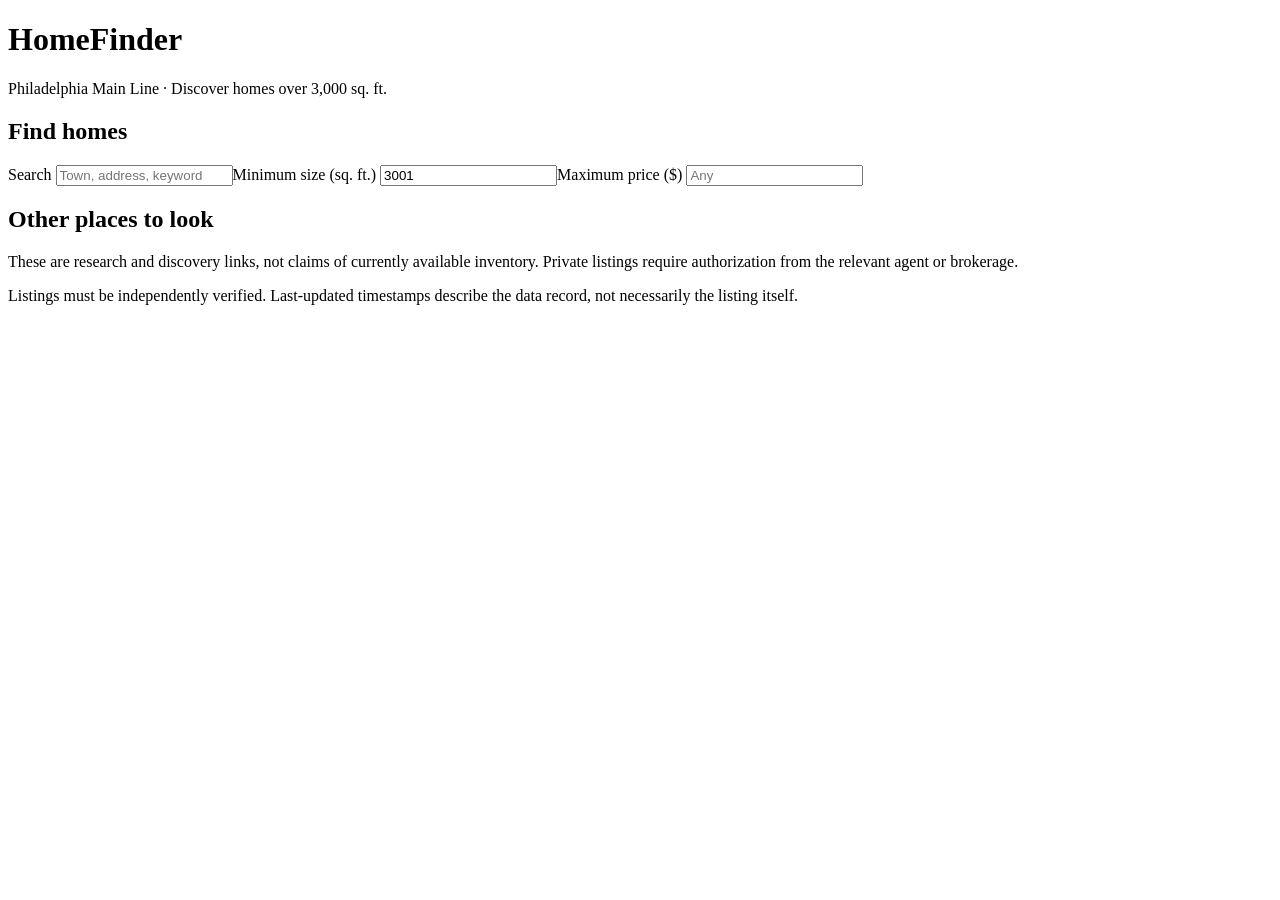
==== docs/index.html @ 57b2d84f "Initialize HomeFinder: docs/index.html" ====
<!doctype html><html lang="en"><head><meta charset="utf-8"><meta name="viewport" content="width=device-width,initial-scale=1"><title>HomeFinder · Main Line</title><link rel="stylesheet" href="style.css"></head><body><header><h1>HomeFinder</h1><p>Philadelphia Main Line · Discover homes over 3,000 sq. ft.</p></header><main><section class="panel"><h2>Find homes</h2><div class="filters"><label>Search <input id="query" placeholder="Town, address, keyword"></label><label>Minimum size (sq. ft.) <input id="sqft" type="number" value="3001" min="0"></label><label>Maximum price ($) <input id="price" type="number" min="0" placeholder="Any"></label></div><p id="count"></p><div id="listings" class="cards"></div></section><section class="panel"><h2>Other places to look</h2><p>These are research and discovery links, not claims of currently available inventory. Private listings require authorization from the relevant agent or brokerage.</p><div id="sources" class="cards"></div></section></main><footer>Listings must be independently verified. Last-updated timestamps describe the data record, not necessarily the listing itself.</footer><script src="app.js" defer></script></body></html>
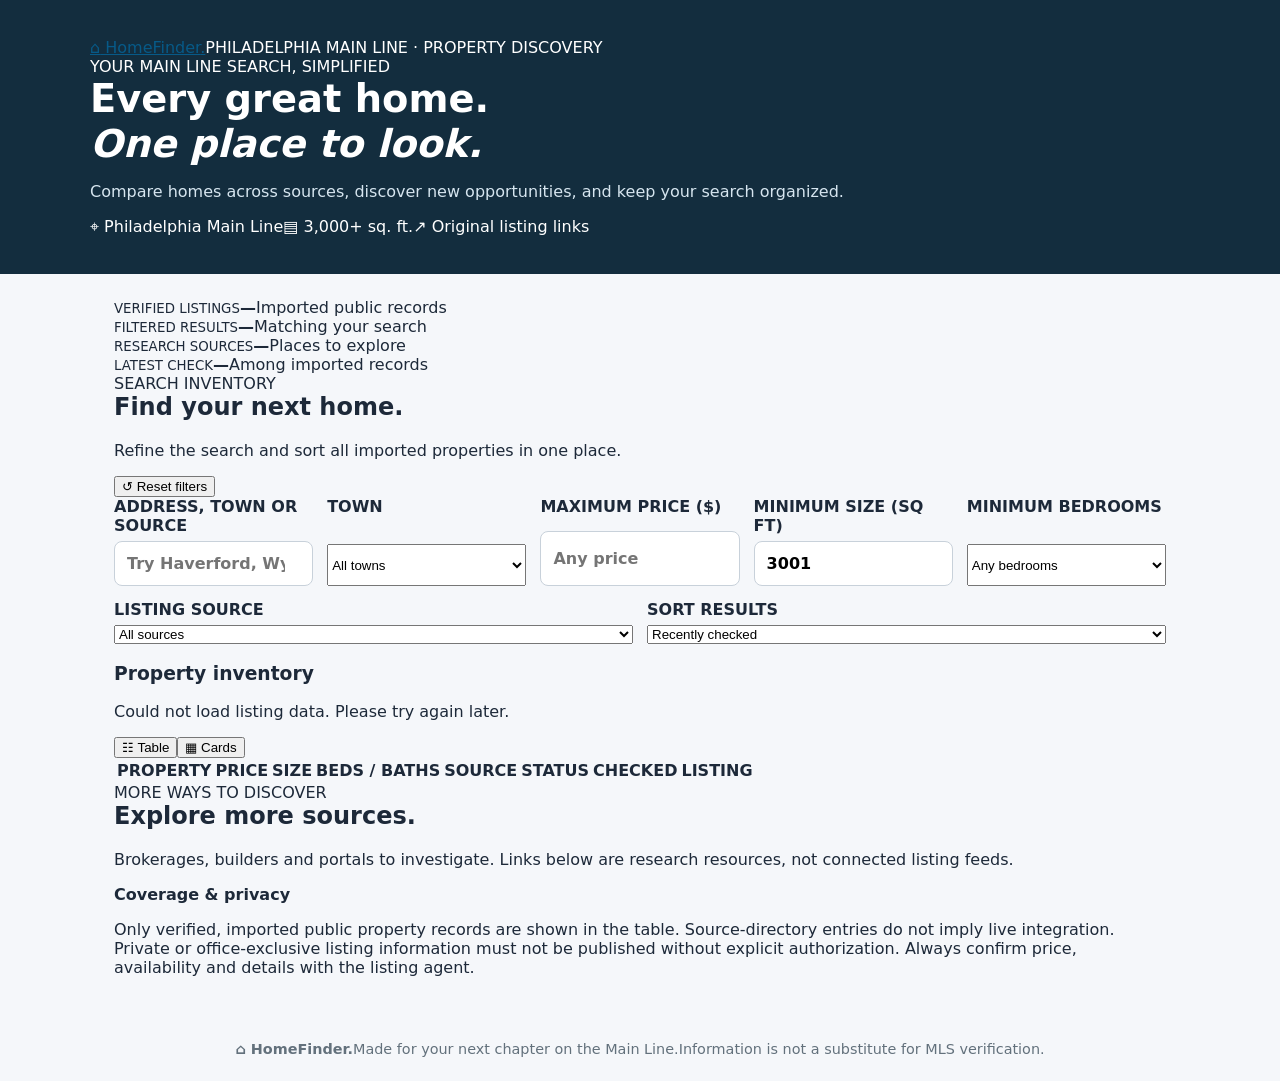
==== commit b3d6a958: "Upgrade HomeFinder responsive dashboard: docs/index.html" ====
--- a/docs/index.html
+++ b/docs/index.html
@@ -1 +1,11 @@
-<!doctype html><html lang="en"><head><meta charset="utf-8"><meta name="viewport" content="width=device-width,initial-scale=1"><title>HomeFinder · Main Line</title><link rel="stylesheet" href="style.css"></head><body><header><h1>HomeFinder</h1><p>Philadelphia Main Line · Discover homes over 3,000 sq. ft.</p></header><main><section class="panel"><h2>Find homes</h2><div class="filters"><label>Search <input id="query" placeholder="Town, address, keyword"></label><label>Minimum size (sq. ft.) <input id="sqft" type="number" value="3001" min="0"></label><label>Maximum price ($) <input id="price" type="number" min="0" placeholder="Any"></label></div><p id="count"></p><div id="listings" class="cards"></div></section><section class="panel"><h2>Other places to look</h2><p>These are research and discovery links, not claims of currently available inventory. Private listings require authorization from the relevant agent or brokerage.</p><div id="sources" class="cards"></div></section></main><footer>Listings must be independently verified. Last-updated timestamps describe the data record, not necessarily the listing itself.</footer><script src="app.js" defer></script></body></html>+<!doctype html>
+<html lang="en"><head><meta charset="utf-8"><meta name="viewport" content="width=device-width,initial-scale=1"><meta name="theme-color" content="#102f38"><meta name="description" content="Search and compare verified Main Line houses over 3,000 square feet."><title>HomeFinder | Main Line Property Search</title><link rel="stylesheet" href="style.css"></head>
+<body><header class="hero"><nav><a class="brand" href="./"><span class="logo">⌂</span> HomeFinder<span class="mint">.</span></a><span class="navdetail">PHILADELPHIA MAIN LINE · PROPERTY DISCOVERY</span></nav><div class="hero-body"><span class="eyebrow">YOUR MAIN LINE SEARCH, SIMPLIFIED</span><h1>Every great home.<br><em>One place to look.</em></h1><p>Compare homes across sources, discover new opportunities, and keep your search organized.</p><div class="tags"><span>⌖ Philadelphia Main Line</span><span>▤ 3,000+ sq. ft.</span><span>↗ Original listing links</span></div></div></header>
+<main><section class="metrics" aria-label="Inventory summary"><div><small>VERIFIED LISTINGS</small><strong id="total">—</strong><span>Imported public records</span></div><div><small>FILTERED RESULTS</small><strong id="matched">—</strong><span>Matching your search</span></div><div><small>RESEARCH SOURCES</small><strong id="sourceCount">—</strong><span>Places to explore</span></div><div><small>LATEST CHECK</small><strong id="lastCheck">—</strong><span>Among imported records</span></div></section><div class="container">
+<section class="section-heading"><div><span class="eyebrow dark">SEARCH INVENTORY</span><h2>Find your next home<span class="mint">.</span></h2><p>Refine the search and sort all imported properties in one place.</p></div><button id="reset" class="secondary" type="button">↺ Reset filters</button></section>
+<section class="filters" aria-label="Search filters"><label class="wide">ADDRESS, TOWN OR SOURCE<input id="query" type="search" placeholder="Try Haverford, Wynnewood or a street name"></label><label>TOWN<select id="city"><option value="">All towns</option></select></label><label>MAXIMUM PRICE ($)<input id="price" type="number" min="0" placeholder="Any price"></label><label>MINIMUM SIZE (SQ FT)<input id="sqft" type="number" min="0" value="3001"></label><label>MINIMUM BEDROOMS<select id="beds"><option value="0">Any bedrooms</option><option value="3">3+</option><option value="4">4+</option><option value="5">5+</option><option value="6">6+</option></select></label><label>LISTING SOURCE<select id="source"><option value="">All sources</option></select></label><label>SORT RESULTS<select id="sort"><option value="newest">Recently checked</option><option value="price-asc">Price: low to high</option><option value="price-desc">Price: high to low</option><option value="sqft-desc">Square footage: high to low</option><option value="city">Town: A to Z</option></select></label></section>
+<section class="results"><div class="resultsbar"><div><h3>Property inventory</h3><p id="count" role="status">Loading inventory…</p></div><div class="switch"><button id="tableBtn" class="active" type="button" aria-pressed="true">☷ Table</button><button id="cardBtn" type="button" aria-pressed="false">▦ Cards</button></div></div>
+<div id="empty" class="empty" hidden><div class="empty-icon">⌂</div><h3 id="emptyTitle">No verified listings imported yet</h3><p id="emptyText">Your search dashboard is ready. Properties will appear here after authorized public listing feeds or verified CSV records are imported.</p></div>
+<div class="table-scroll" id="tableWrap"><table><thead><tr><th>PROPERTY</th><th>PRICE</th><th>SIZE</th><th>BEDS / BATHS</th><th>SOURCE</th><th>STATUS</th><th>CHECKED</th><th>LISTING</th></tr></thead><tbody id="tbody"></tbody></table></div><div id="cards" class="listingcards" hidden></div></section>
+<section class="sources-section"><div class="section-heading"><div><span class="eyebrow dark">MORE WAYS TO DISCOVER</span><h2>Explore more sources<span class="mint">.</span></h2><p>Brokerages, builders and portals to investigate. Links below are research resources, not connected listing feeds.</p></div></div><div id="sources" class="sourcegrid"></div></section>
+<aside class="notice"><strong>Coverage & privacy</strong><p>Only verified, imported public property records are shown in the table. Source-directory entries do not imply live integration. Private or office-exclusive listing information must not be published without explicit authorization. Always confirm price, availability and details with the listing agent.</p></aside></div></main><footer><div><strong>⌂ HomeFinder<span class="mint">.</span></strong><span>Made for your next chapter on the Main Line.</span><span>Information is not a substitute for MLS verification.</span></div></footer><script src="app.js" defer></script></body></html>
--- a/docs/style.css
+++ b/docs/style.css
@@ -0,0 +1 @@
+:root{font-family:system-ui,-apple-system,Segoe UI,sans-serif;color:#1d2939;background:#f5f7fa}*{box-sizing:border-box}body{margin:0}header{background:#132d3e;color:white;padding:38px max(24px,calc((100vw - 1100px)/2))}h1{margin:0;font-size:2.4rem}header p{color:#d6e5ef}main{max-width:1100px;margin:auto;padding:24px}.panel{background:white;border:1px solid #e1e6eb;border-radius:14px;padding:24px;margin-bottom:24px}h2{margin-top:0}.filters{display:flex;gap:14px;flex-wrap:wrap}.filters label{display:grid;gap:6px;font-weight:600;flex:1;min-width:170px}input{border:1px solid #c8d1da;border-radius:8px;padding:12px;font:inherit;width:100%}.cards{display:grid;grid-template-columns:repeat(auto-fit,minmax(260px,1fr));gap:14px}.card{border:1px solid #e0e5e9;border-radius:10px;padding:18px;overflow-wrap:anywhere}.card h3{margin:0 0 8px}.meta{color:#586675;font-size:.92rem}a{color:#075a88}footer{text-align:center;padding:24px;color:#63717c;font-size:.9rem}@media(max-width:600px){header{padding:28px 20px}main{padding:12px}.panel{padding:16px}}
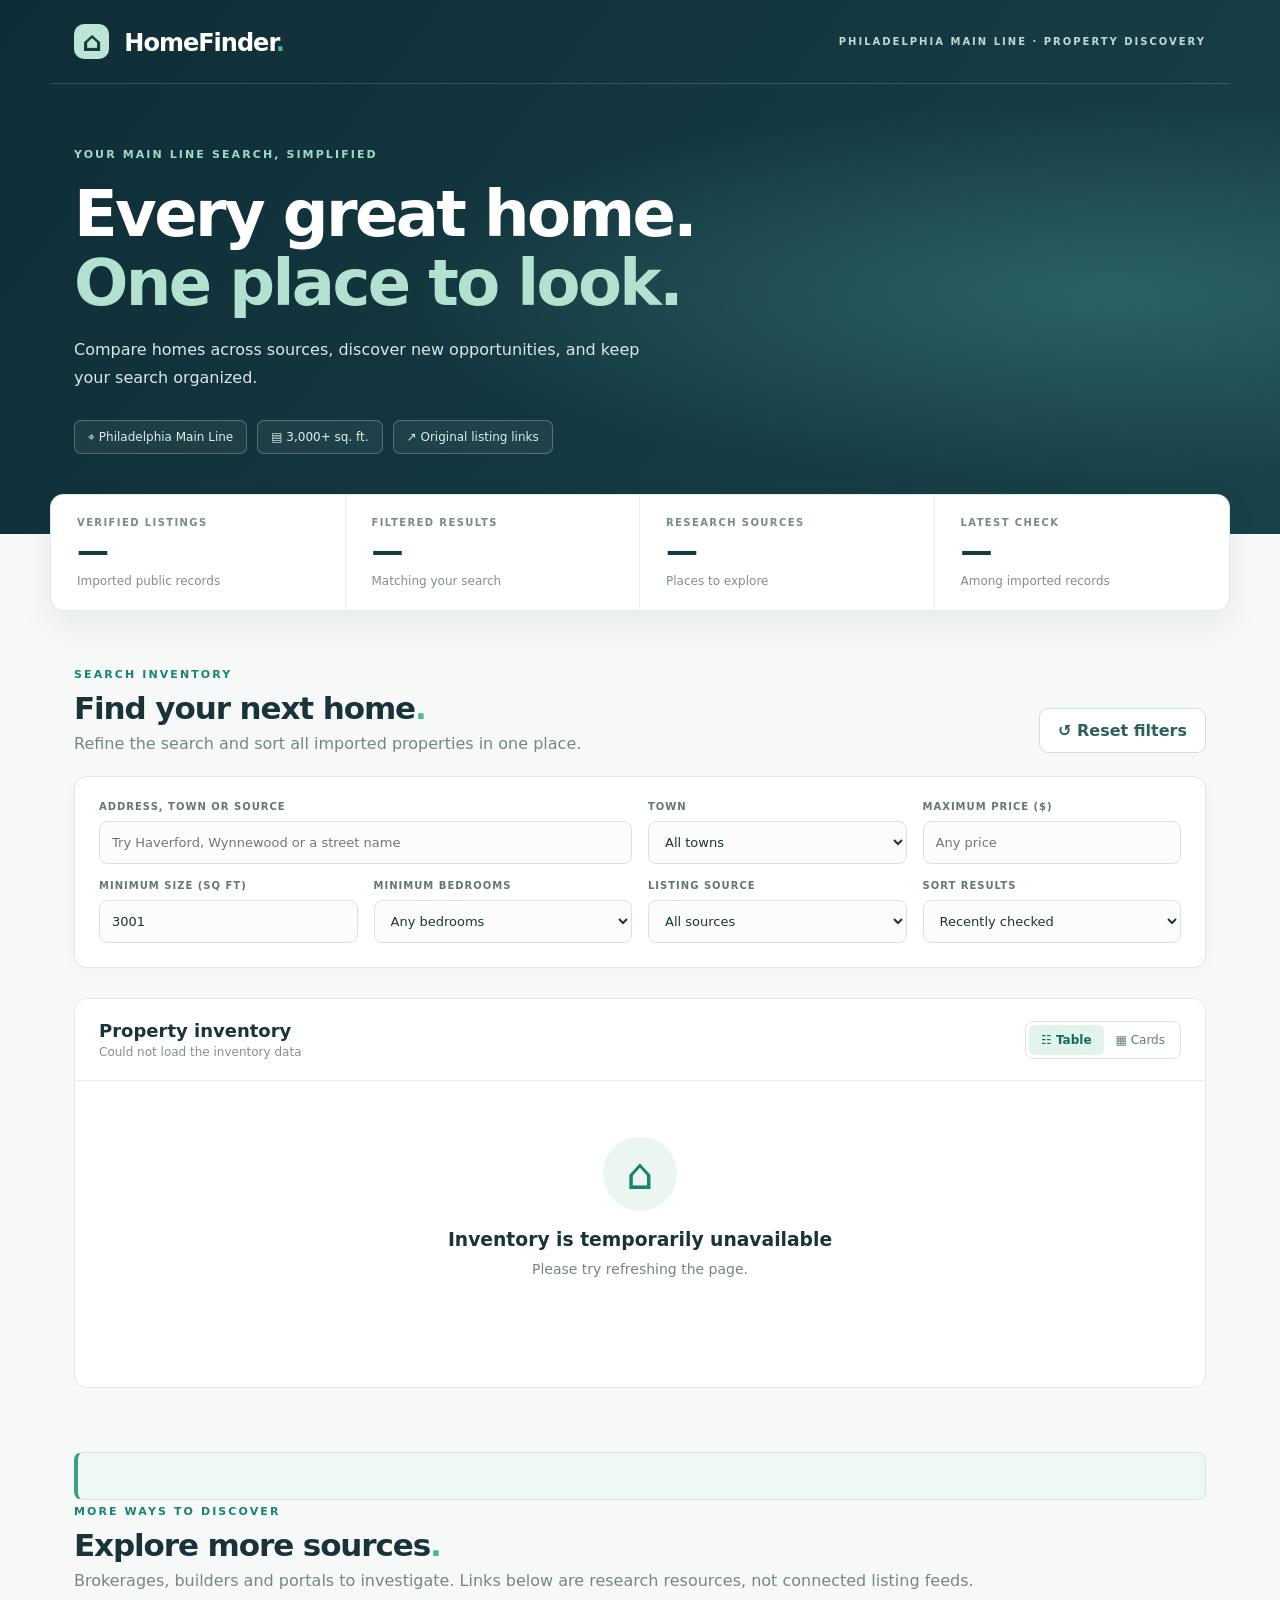
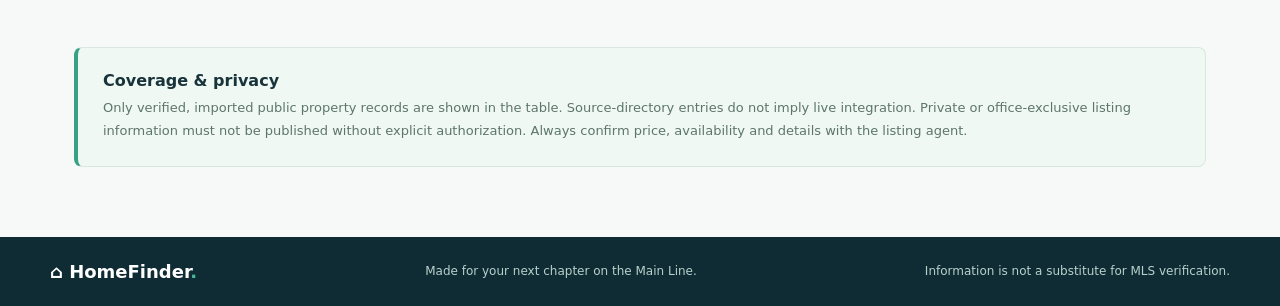
==== commit 8f9ead5e: "Add visible public collector status panel to dashboard" ====
--- a/docs/index.html
+++ b/docs/index.html
@@ -7,5 +7,5 @@
 <section class="results"><div class="resultsbar"><div><h3>Property inventory</h3><p id="count" role="status">Loading inventory…</p></div><div class="switch"><button id="tableBtn" class="active" type="button" aria-pressed="true">☷ Table</button><button id="cardBtn" type="button" aria-pressed="false">▦ Cards</button></div></div>
 <div id="empty" class="empty" hidden><div class="empty-icon">⌂</div><h3 id="emptyTitle">No verified listings imported yet</h3><p id="emptyText">Your search dashboard is ready. Properties will appear here after authorized public listing feeds or verified CSV records are imported.</p></div>
 <div class="table-scroll" id="tableWrap"><table><thead><tr><th>PROPERTY</th><th>PRICE</th><th>SIZE</th><th>BEDS / BATHS</th><th>SOURCE</th><th>STATUS</th><th>CHECKED</th><th>LISTING</th></tr></thead><tbody id="tbody"></tbody></table></div><div id="cards" class="listingcards" hidden></div></section>
-<section class="sources-section"><div class="section-heading"><div><span class="eyebrow dark">MORE WAYS TO DISCOVER</span><h2>Explore more sources<span class="mint">.</span></h2><p>Brokerages, builders and portals to investigate. Links below are research resources, not connected listing feeds.</p></div></div><div id="sources" class="sourcegrid"></div></section>
+<section class="sources-section"><div id="collectorHealth" class="notice" aria-live="polite"></div><div class="section-heading"><div><span class="eyebrow dark">MORE WAYS TO DISCOVER</span><h2>Explore more sources<span class="mint">.</span></h2><p>Brokerages, builders and portals to investigate. Links below are research resources, not connected listing feeds.</p></div></div><div id="sources" class="sourcegrid"></div></section>
 <aside class="notice"><strong>Coverage & privacy</strong><p>Only verified, imported public property records are shown in the table. Source-directory entries do not imply live integration. Private or office-exclusive listing information must not be published without explicit authorization. Always confirm price, availability and details with the listing agent.</p></aside></div></main><footer><div><strong>⌂ HomeFinder<span class="mint">.</span></strong><span>Made for your next chapter on the Main Line.</span><span>Information is not a substitute for MLS verification.</span></div></footer><script src="app.js" defer></script></body></html>
--- a/docs/style.css
+++ b/docs/style.css
@@ -1 +1 @@
-:root{font-family:system-ui,-apple-system,Segoe UI,sans-serif;color:#1d2939;background:#f5f7fa}*{box-sizing:border-box}body{margin:0}header{background:#132d3e;color:white;padding:38px max(24px,calc((100vw - 1100px)/2))}h1{margin:0;font-size:2.4rem}header p{color:#d6e5ef}main{max-width:1100px;margin:auto;padding:24px}.panel{background:white;border:1px solid #e1e6eb;border-radius:14px;padding:24px;margin-bottom:24px}h2{margin-top:0}.filters{display:flex;gap:14px;flex-wrap:wrap}.filters label{display:grid;gap:6px;font-weight:600;flex:1;min-width:170px}input{border:1px solid #c8d1da;border-radius:8px;padding:12px;font:inherit;width:100%}.cards{display:grid;grid-template-columns:repeat(auto-fit,minmax(260px,1fr));gap:14px}.card{border:1px solid #e0e5e9;border-radius:10px;padding:18px;overflow-wrap:anywhere}.card h3{margin:0 0 8px}.meta{color:#586675;font-size:.92rem}a{color:#075a88}footer{text-align:center;padding:24px;color:#63717c;font-size:.9rem}@media(max-width:600px){header{padding:28px 20px}main{padding:12px}.panel{padding:16px}}+:root{font-family:Inter,ui-sans-serif,system-ui,-apple-system,"Segoe UI",sans-serif;color:#19333b;background:#f7f9f8}*{box-sizing:border-box}body{margin:0}button,input,select{font:inherit}button{cursor:pointer}a{color:#087b6b}a:hover{text-decoration:underline}.hero{background:radial-gradient(ellipse at 87% 55%,#2b6264 0%,transparent 46%),linear-gradient(128deg,#0f2d37,#184249);color:#fff;min-height:440px}.hero nav,.hero-body,.container,.metrics,footer>div{max-width:1180px;margin:0 auto}.hero nav{padding:24px;display:flex;align-items:center;justify-content:space-between;border-bottom:1px solid #ffffff26}.brand{text-decoration:none;color:white;font-size:24px;font-weight:800;letter-spacing:-1px}.brand:hover{text-decoration:none}.logo{display:inline-grid;place-items:center;background:#bde5d6;color:#183b3b;border-radius:10px;width:35px;height:35px;font-size:27px;margin-right:8px}.mint{color:#49b89a}.navdetail{color:#c0d8d5;letter-spacing:2px;font-size:10px;font-weight:700}.hero-body{padding:59px 24px 80px}.eyebrow{font-size:11px;letter-spacing:2.1px;font-weight:800;color:#9ddac8}.eyebrow.dark{color:#16866f}h1{font-size:clamp(42px,5vw,68px);line-height:1.08;letter-spacing:-2.6px;margin:18px 0}h1 em{color:#b2e1d0;font-style:normal}.hero-body>p{font-size:16px;line-height:1.75;color:#d8e8e6;max-width:580px}.tags{display:flex;gap:10px;flex-wrap:wrap;margin-top:28px}.tags span{border:1px solid #ffffff3e;padding:9px 13px;border-radius:7px;background:#ffffff0e;color:#daeee8;font-size:12px}.metrics{display:grid;grid-template-columns:repeat(4,1fr);background:#fff;border:1px solid #e2e9e6;border-radius:13px;margin-top:-40px;position:relative;box-shadow:0 15px 35px #102c3511}.metrics>div{display:flex;flex-direction:column;gap:4px;padding:22px 26px;border-right:1px solid #e9efec}.metrics>div:last-child{border:0}.metrics small{color:#788b89;font-size:10px;letter-spacing:1.4px;font-weight:800}.metrics strong{font-size:32px;color:#153d3f}.metrics span{font-size:12px;color:#80908e}.container{padding:52px 24px 70px}.section-heading{display:flex;justify-content:space-between;align-items:end;gap:16px;margin:0 0 23px}.section-heading h2{font-size:31px;letter-spacing:-1.1px;margin:8px 0}.section-heading p{color:#768781;margin:0}.secondary{border:1px solid #d2e0da;color:#2c615a;padding:12px 18px;border-radius:9px;background:white;font-weight:650}.filters{display:grid;grid-template-columns:repeat(4,minmax(0,1fr));gap:16px;padding:24px;background:white;border:1px solid #e2e9e5;border-radius:13px;box-shadow:0 4px 20px #102b3308}.filters label{font-size:10px;letter-spacing:1px;font-weight:800;color:#637872;display:flex;flex-direction:column;gap:9px}.filters .wide{grid-column:span 2}.filters input,.filters select{width:100%;background:#fbfcfb;border:1px solid #d9e3de;border-radius:8px;min-height:43px;padding:10px 12px;outline-color:#29987a;color:#1e353b;font-size:13px;letter-spacing:normal;font-weight:400}.results{margin-top:30px;background:white;border-radius:13px;border:1px solid #e2e9e5;overflow:hidden}.resultsbar{padding:21px 24px;display:flex;justify-content:space-between;align-items:center;gap:16px;border-bottom:1px solid #e7eeeb}.resultsbar h3{font-size:18px;margin:0 0 4px}.resultsbar p{font-size:12px;color:#83918d;margin:0}.switch{display:flex;border:1px solid #dce6e0;border-radius:8px;padding:3px}.switch button{border:0;background:none;border-radius:6px;padding:8px 12px;color:#617c74;font-size:12px}.switch button.active{background:#e2f3eb;color:#0e6d5c;font-weight:800}.table-scroll{overflow-x:auto}table{border-collapse:collapse;text-align:left;width:100%;min-width:930px}th{font-size:10px;letter-spacing:1px;color:#718580;background:#f7faf8;font-weight:800;padding:14px 18px;white-space:nowrap}td{padding:17px 18px;font-size:13px;border-top:1px solid #edf1ee;white-space:nowrap}td:first-child{white-space:normal;min-width:170px}td strong{display:block}td small{color:#738984}td a,.source-card a{font-size:12px;font-weight:750}.badge{background:#e6f3ee;color:#168267;padding:5px 8px;border-radius:5px;font-size:11px}.empty{text-align:center;padding:56px 20px 65px}.empty-icon{margin:auto;background:#ecf6f0;border-radius:50%;width:74px;height:74px;display:grid;place-items:center;color:#16846e;font-size:43px}.empty h3{margin:18px 0 8px}.empty p{max-width:520px;margin:auto;color:#74867f;line-height:1.7;font-size:14px}.listingcards,.sourcegrid{display:grid;grid-template-columns:repeat(3,minmax(0,1fr));gap:16px}.listingcards{padding:20px}.listing-card,.source-card{background:#fff;border:1px solid #e1e9e5;border-radius:11px;padding:20px}.listing-card h4{margin:0}.listing-card p,.source-card p{font-size:13px;color:#7a8b86;line-height:1.65}.listing-card .price{font-size:22px;font-weight:800;color:#1a554d}.sources-section{margin-top:64px}.source-card{min-height:190px;display:flex;flex-direction:column}.source-card h3{font-size:16px;margin:10px 0 0}.source-card small{font-size:10px;letter-spacing:1.2px;color:#18876e;font-weight:800;text-transform:uppercase}.source-card a{margin-top:auto}.notice{margin-top:34px;padding:23px 25px;border:1px solid #d8e8df;border-left:4px solid #37a185;border-radius:8px;background:#eff8f2}.notice p{color:#5d756c;font-size:13px;line-height:1.75;margin:7px 0 0}footer{background:#0f2c34;color:#b8d1cb;padding:24px}footer>div{display:flex;justify-content:space-between;align-items:center;gap:16px;flex-wrap:wrap;font-size:12px}footer strong{font-size:18px;color:white}@media(max-width:950px){.filters{grid-template-columns:repeat(2,1fr)}.metrics{grid-template-columns:repeat(2,1fr)}.metrics>div:nth-child(2){border-right:0}.metrics>div:nth-child(-n+2){border-bottom:1px solid #e9efec}.sourcegrid,.listingcards{grid-template-columns:repeat(2,1fr)}}@media(max-width:640px){.navdetail{display:none}.hero-body{padding:45px 22px 72px}.hero{min-height:0}h1{letter-spacing:-1.7px}.metrics{margin: -27px 14px 0}.metrics>div{padding:16px}.metrics strong{font-size:25px}.container{padding:35px 14px}.filters{grid-template-columns:1fr}.filters .wide{grid-column:span 1}.section-heading{align-items:start}.section-heading h2{font-size:25px}.section-heading .secondary{white-space:nowrap;font-size:11px;padding:10px}.sourcegrid,.listingcards{grid-template-columns:1fr}.resultsbar{padding:17px}.switch button{font-size:11px;padding:8px}}
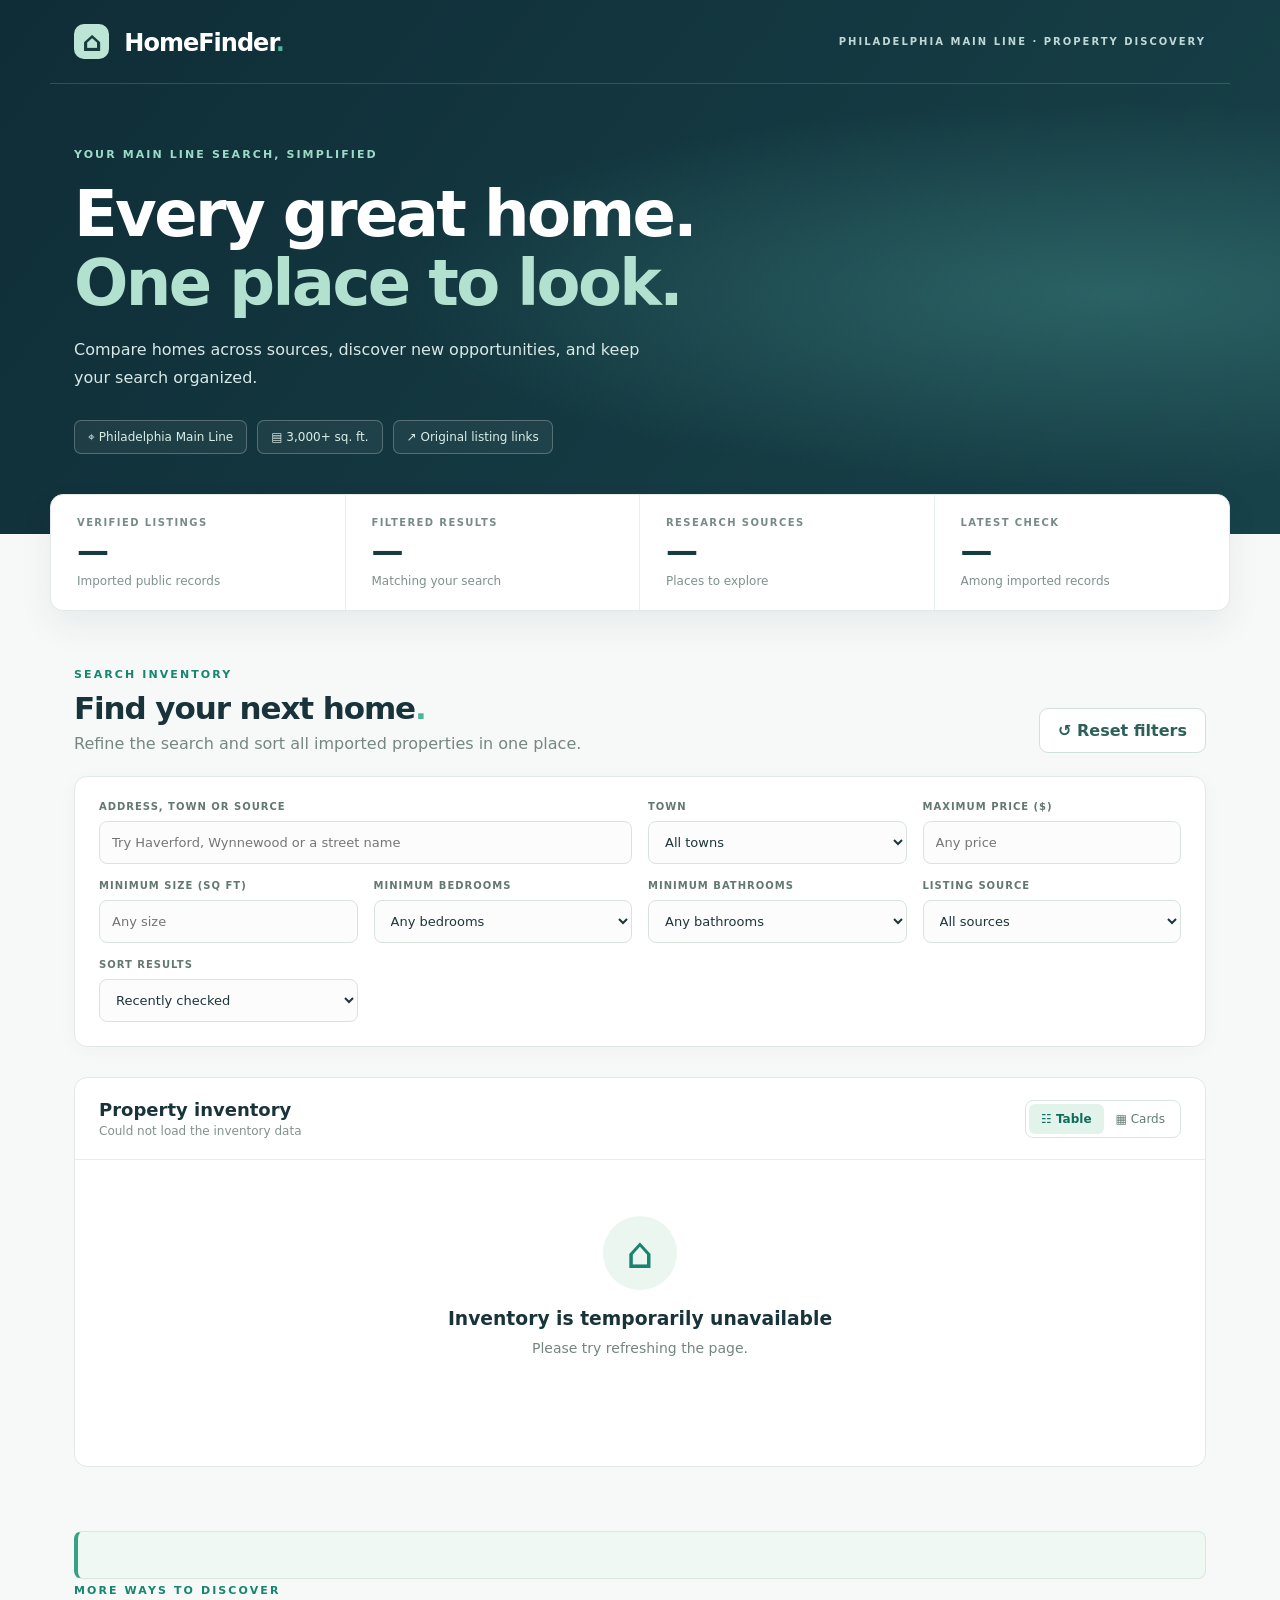
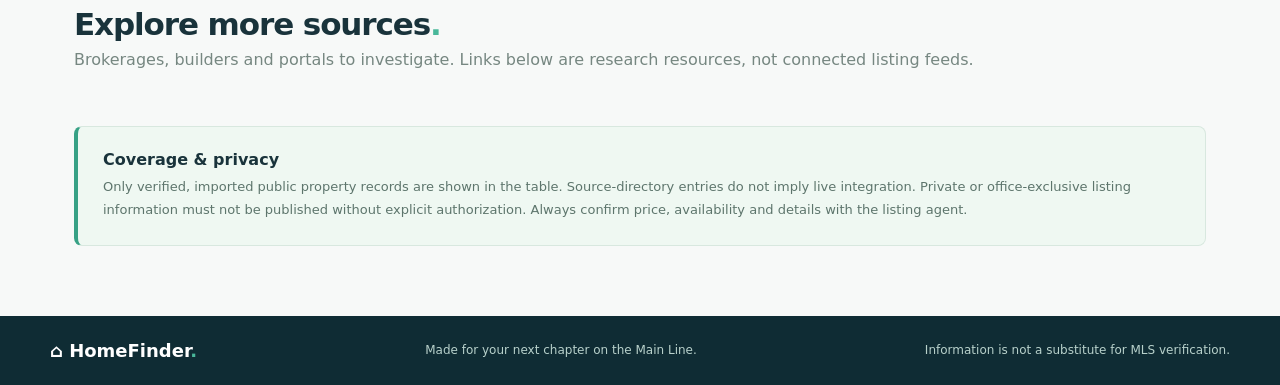
==== commit 168c561d: "Add bathroom filter and allow address-first inventory without known square footage" ====
--- a/docs/index.html
+++ b/docs/index.html
@@ -3,9 +3,9 @@
 <body><header class="hero"><nav><a class="brand" href="./"><span class="logo">⌂</span> HomeFinder<span class="mint">.</span></a><span class="navdetail">PHILADELPHIA MAIN LINE · PROPERTY DISCOVERY</span></nav><div class="hero-body"><span class="eyebrow">YOUR MAIN LINE SEARCH, SIMPLIFIED</span><h1>Every great home.<br><em>One place to look.</em></h1><p>Compare homes across sources, discover new opportunities, and keep your search organized.</p><div class="tags"><span>⌖ Philadelphia Main Line</span><span>▤ 3,000+ sq. ft.</span><span>↗ Original listing links</span></div></div></header>
 <main><section class="metrics" aria-label="Inventory summary"><div><small>VERIFIED LISTINGS</small><strong id="total">—</strong><span>Imported public records</span></div><div><small>FILTERED RESULTS</small><strong id="matched">—</strong><span>Matching your search</span></div><div><small>RESEARCH SOURCES</small><strong id="sourceCount">—</strong><span>Places to explore</span></div><div><small>LATEST CHECK</small><strong id="lastCheck">—</strong><span>Among imported records</span></div></section><div class="container">
 <section class="section-heading"><div><span class="eyebrow dark">SEARCH INVENTORY</span><h2>Find your next home<span class="mint">.</span></h2><p>Refine the search and sort all imported properties in one place.</p></div><button id="reset" class="secondary" type="button">↺ Reset filters</button></section>
-<section class="filters" aria-label="Search filters"><label class="wide">ADDRESS, TOWN OR SOURCE<input id="query" type="search" placeholder="Try Haverford, Wynnewood or a street name"></label><label>TOWN<select id="city"><option value="">All towns</option></select></label><label>MAXIMUM PRICE ($)<input id="price" type="number" min="0" placeholder="Any price"></label><label>MINIMUM SIZE (SQ FT)<input id="sqft" type="number" min="0" value="3001"></label><label>MINIMUM BEDROOMS<select id="beds"><option value="0">Any bedrooms</option><option value="3">3+</option><option value="4">4+</option><option value="5">5+</option><option value="6">6+</option></select></label><label>LISTING SOURCE<select id="source"><option value="">All sources</option></select></label><label>SORT RESULTS<select id="sort"><option value="newest">Recently checked</option><option value="price-asc">Price: low to high</option><option value="price-desc">Price: high to low</option><option value="sqft-desc">Square footage: high to low</option><option value="city">Town: A to Z</option></select></label></section>
+<section class="filters" aria-label="Search filters"><label class="wide">ADDRESS, TOWN OR SOURCE<input id="query" type="search" placeholder="Try Haverford, Wynnewood or a street name"></label><label>TOWN<select id="city"><option value="">All towns</option></select></label><label>MAXIMUM PRICE ($)<input id="price" type="number" min="0" placeholder="Any price"></label><label>MINIMUM SIZE (SQ FT)<input id="sqft" type="number" min="0" value="" placeholder="Any size"></label><label>MINIMUM BEDROOMS<select id="beds"><option value="0">Any bedrooms</option><option value="3">3+</option><option value="4">4+</option><option value="5">5+</option><option value="6">6+</option></select></label><label>MINIMUM BATHROOMS<select id="baths"><option value="0">Any bathrooms</option><option value="2">2+</option><option value="3">3+</option><option value="4">4+</option><option value="5">5+</option></select></label><label>LISTING SOURCE<select id="source"><option value="">All sources</option></select></label><label>SORT RESULTS<select id="sort"><option value="newest">Recently checked</option><option value="price-asc">Price: low to high</option><option value="price-desc">Price: high to low</option><option value="sqft-desc">Square footage: high to low</option><option value="city">Town: A to Z</option></select></label></section>
 <section class="results"><div class="resultsbar"><div><h3>Property inventory</h3><p id="count" role="status">Loading inventory…</p></div><div class="switch"><button id="tableBtn" class="active" type="button" aria-pressed="true">☷ Table</button><button id="cardBtn" type="button" aria-pressed="false">▦ Cards</button></div></div>
-<div id="empty" class="empty" hidden><div class="empty-icon">⌂</div><h3 id="emptyTitle">No verified listings imported yet</h3><p id="emptyText">Your search dashboard is ready. Properties will appear here after authorized public listing feeds or verified CSV records are imported.</p></div>
+<div id="empty" class="empty" hidden><div class="empty-icon">⌂</div><h3 id="emptyTitle">No verified listings imported yet</h3><p id="emptyText">Your search dashboard is ready. Properties will appear here after verified public records are imported.</p></div>
 <div class="table-scroll" id="tableWrap"><table><thead><tr><th>PROPERTY</th><th>PRICE</th><th>SIZE</th><th>BEDS / BATHS</th><th>SOURCE</th><th>STATUS</th><th>CHECKED</th><th>LISTING</th></tr></thead><tbody id="tbody"></tbody></table></div><div id="cards" class="listingcards" hidden></div></section>
 <section class="sources-section"><div id="collectorHealth" class="notice" aria-live="polite"></div><div class="section-heading"><div><span class="eyebrow dark">MORE WAYS TO DISCOVER</span><h2>Explore more sources<span class="mint">.</span></h2><p>Brokerages, builders and portals to investigate. Links below are research resources, not connected listing feeds.</p></div></div><div id="sources" class="sourcegrid"></div></section>
 <aside class="notice"><strong>Coverage & privacy</strong><p>Only verified, imported public property records are shown in the table. Source-directory entries do not imply live integration. Private or office-exclusive listing information must not be published without explicit authorization. Always confirm price, availability and details with the listing agent.</p></aside></div></main><footer><div><strong>⌂ HomeFinder<span class="mint">.</span></strong><span>Made for your next chapter on the Main Line.</span><span>Information is not a substitute for MLS verification.</span></div></footer><script src="app.js" defer></script></body></html>
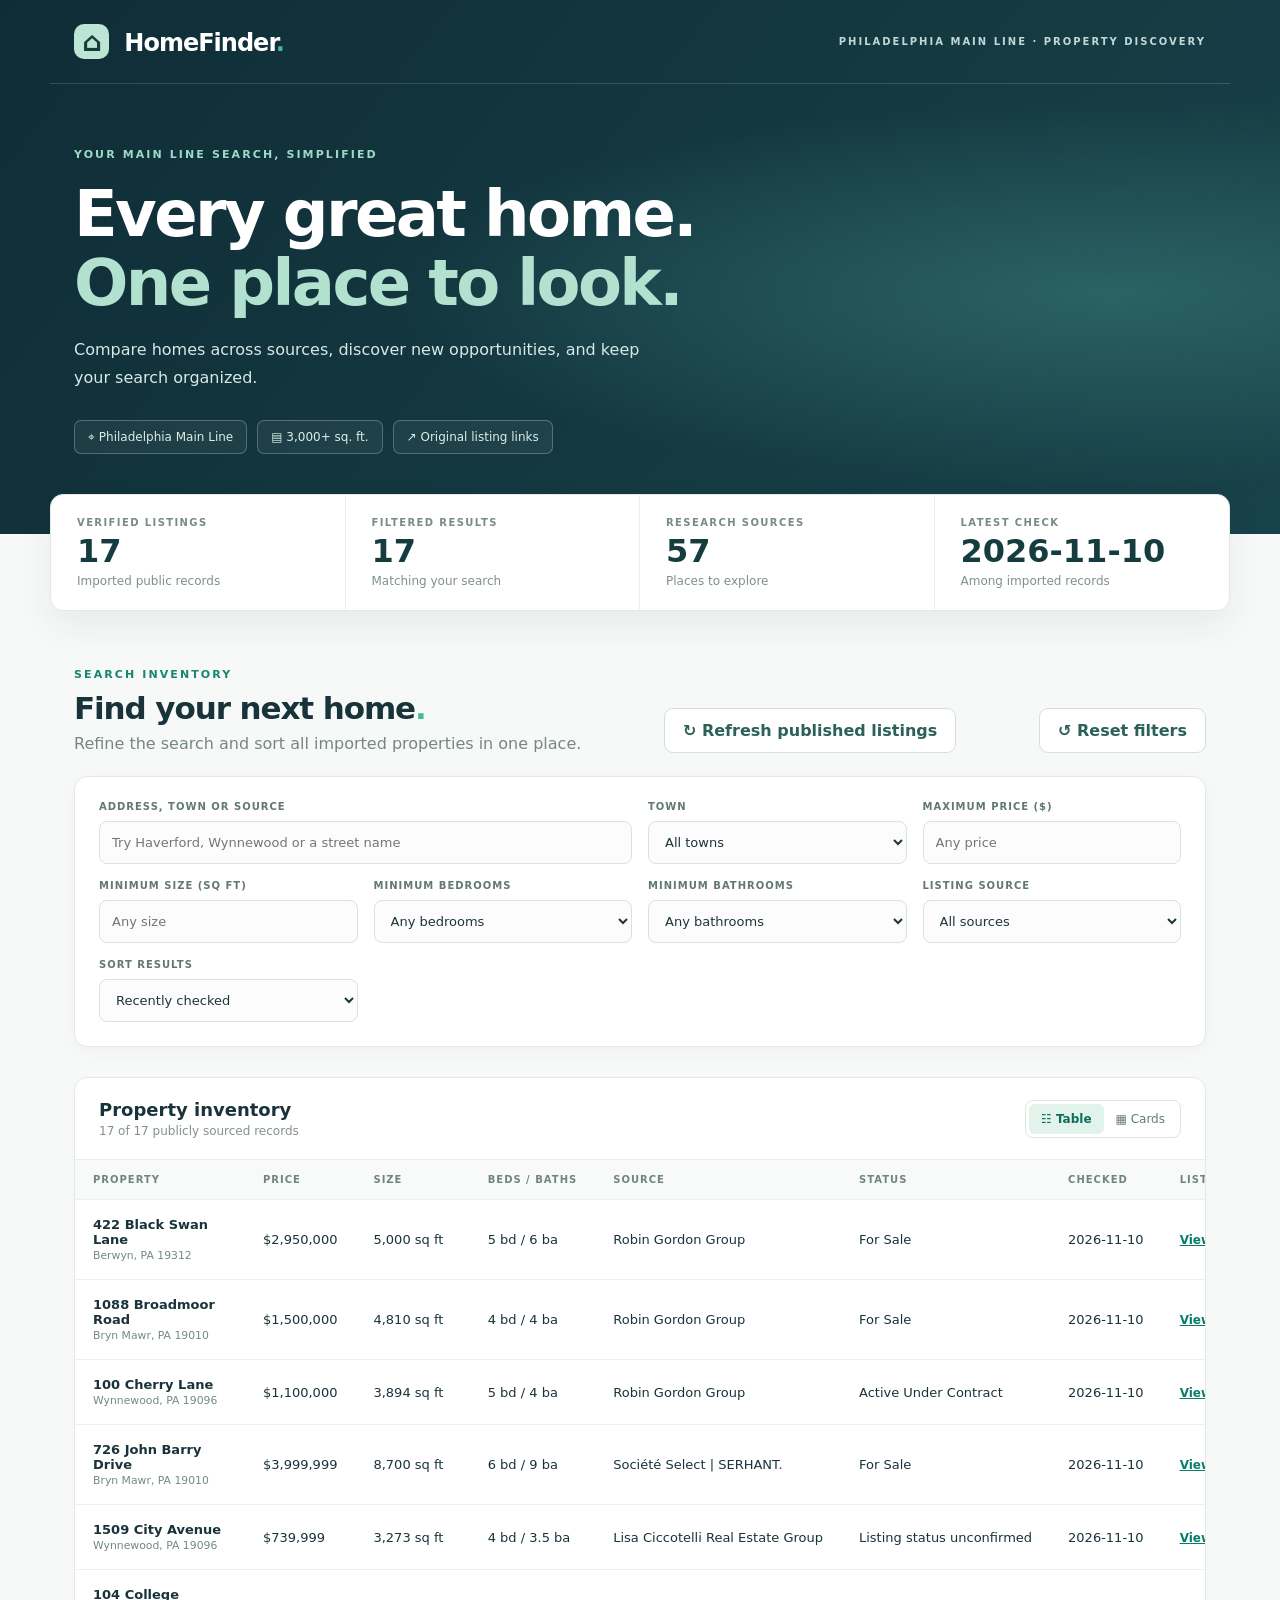
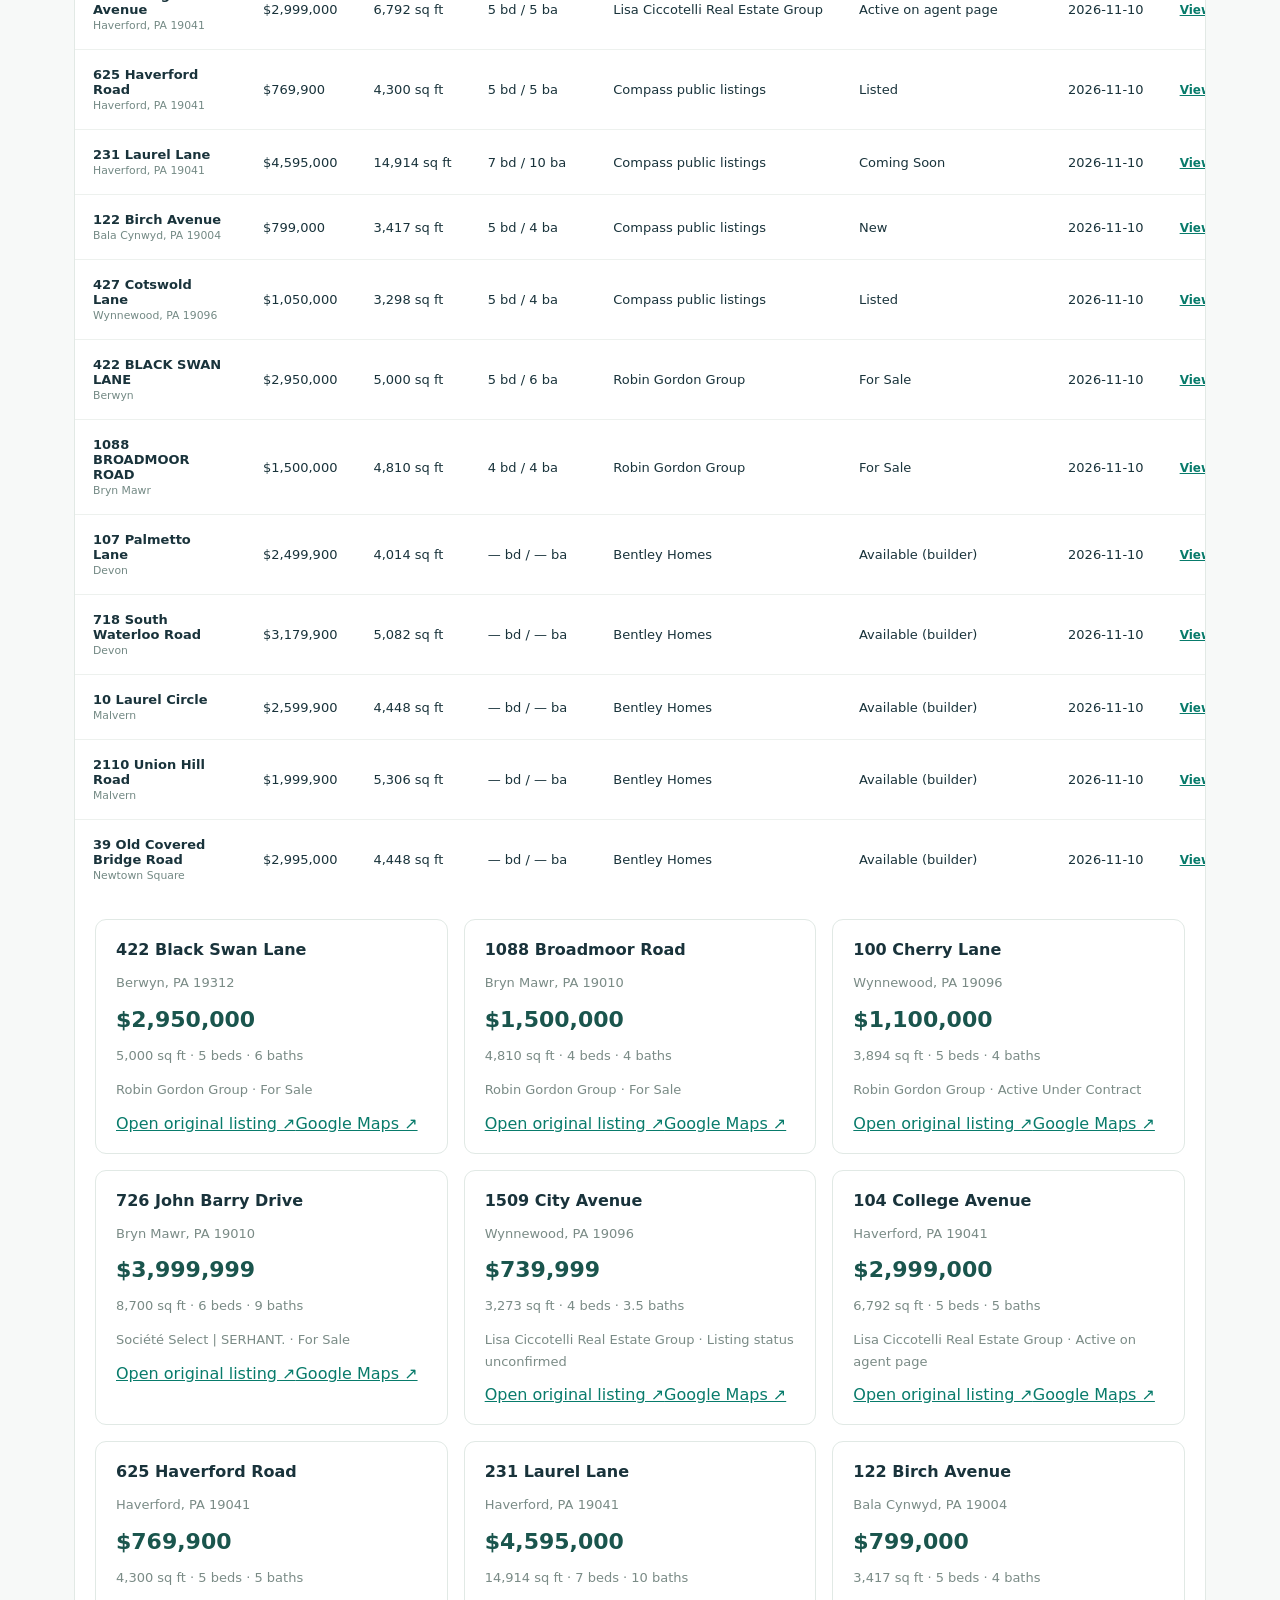
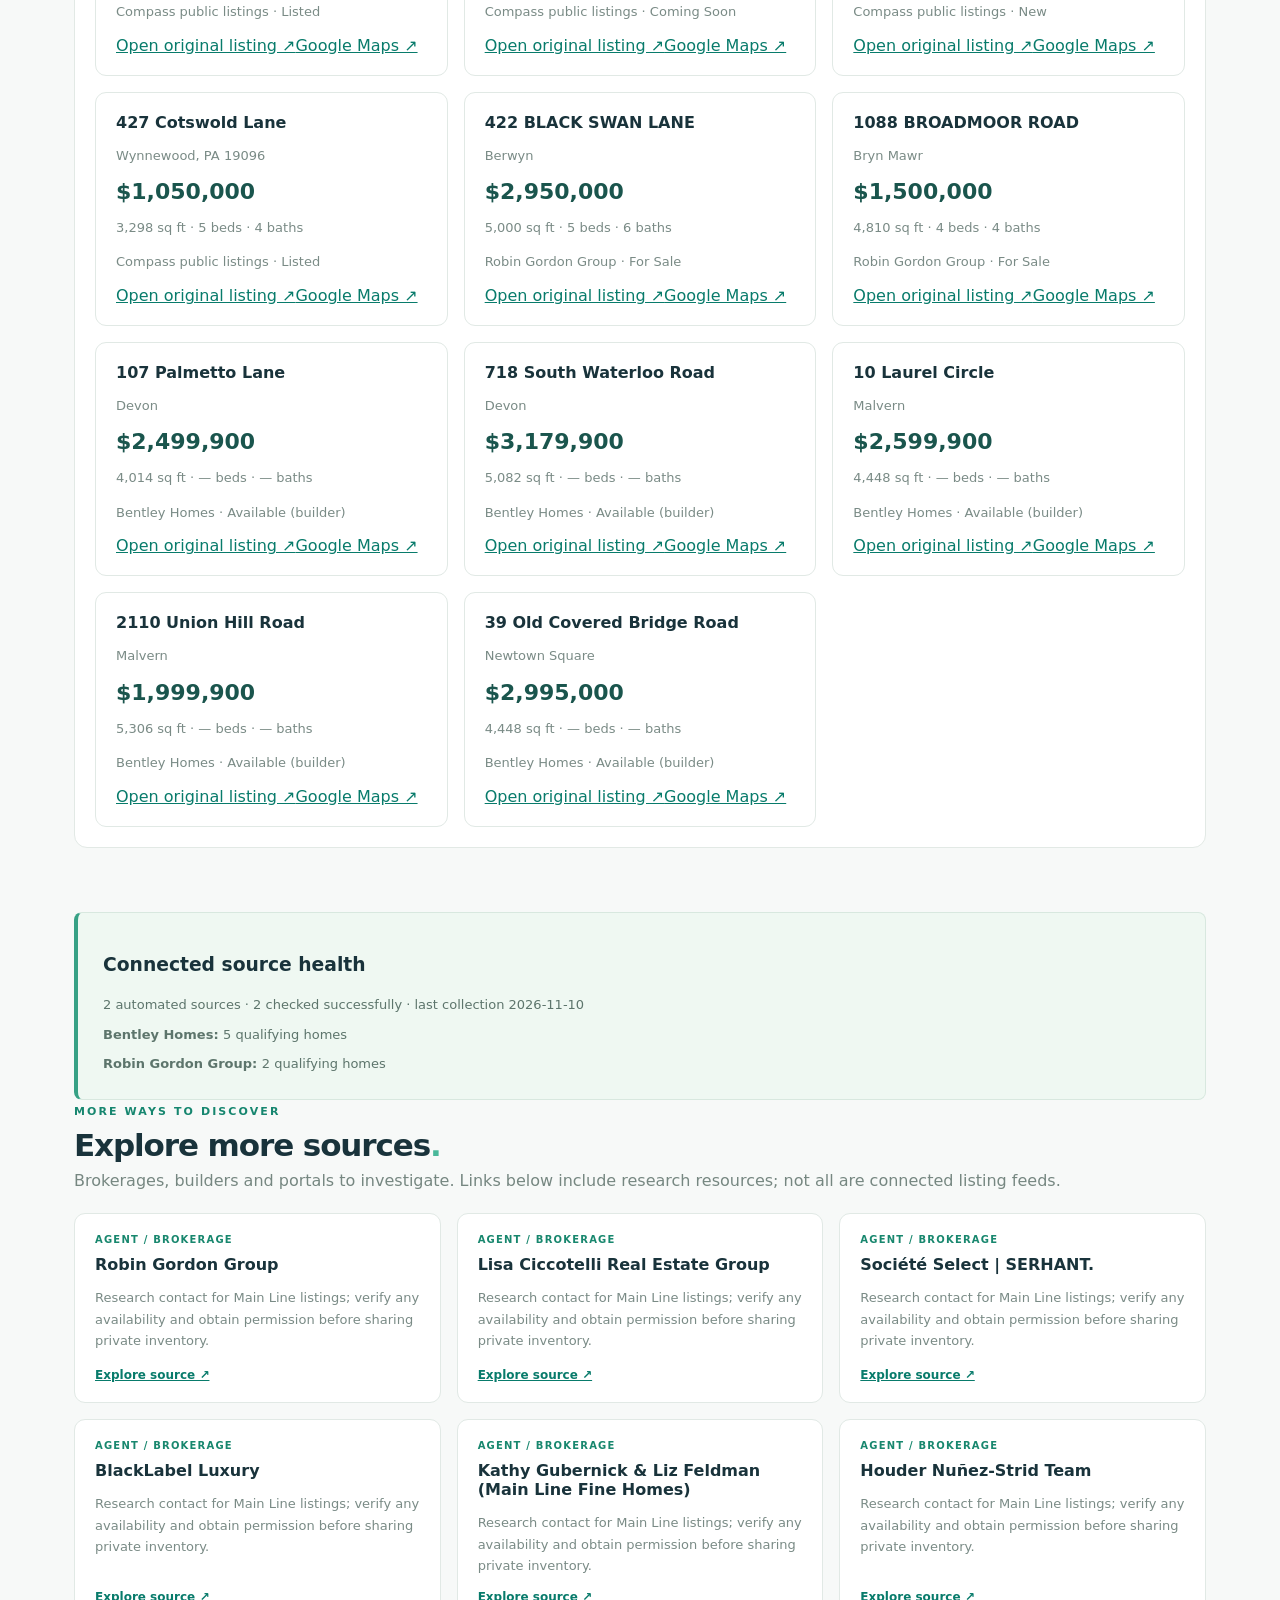
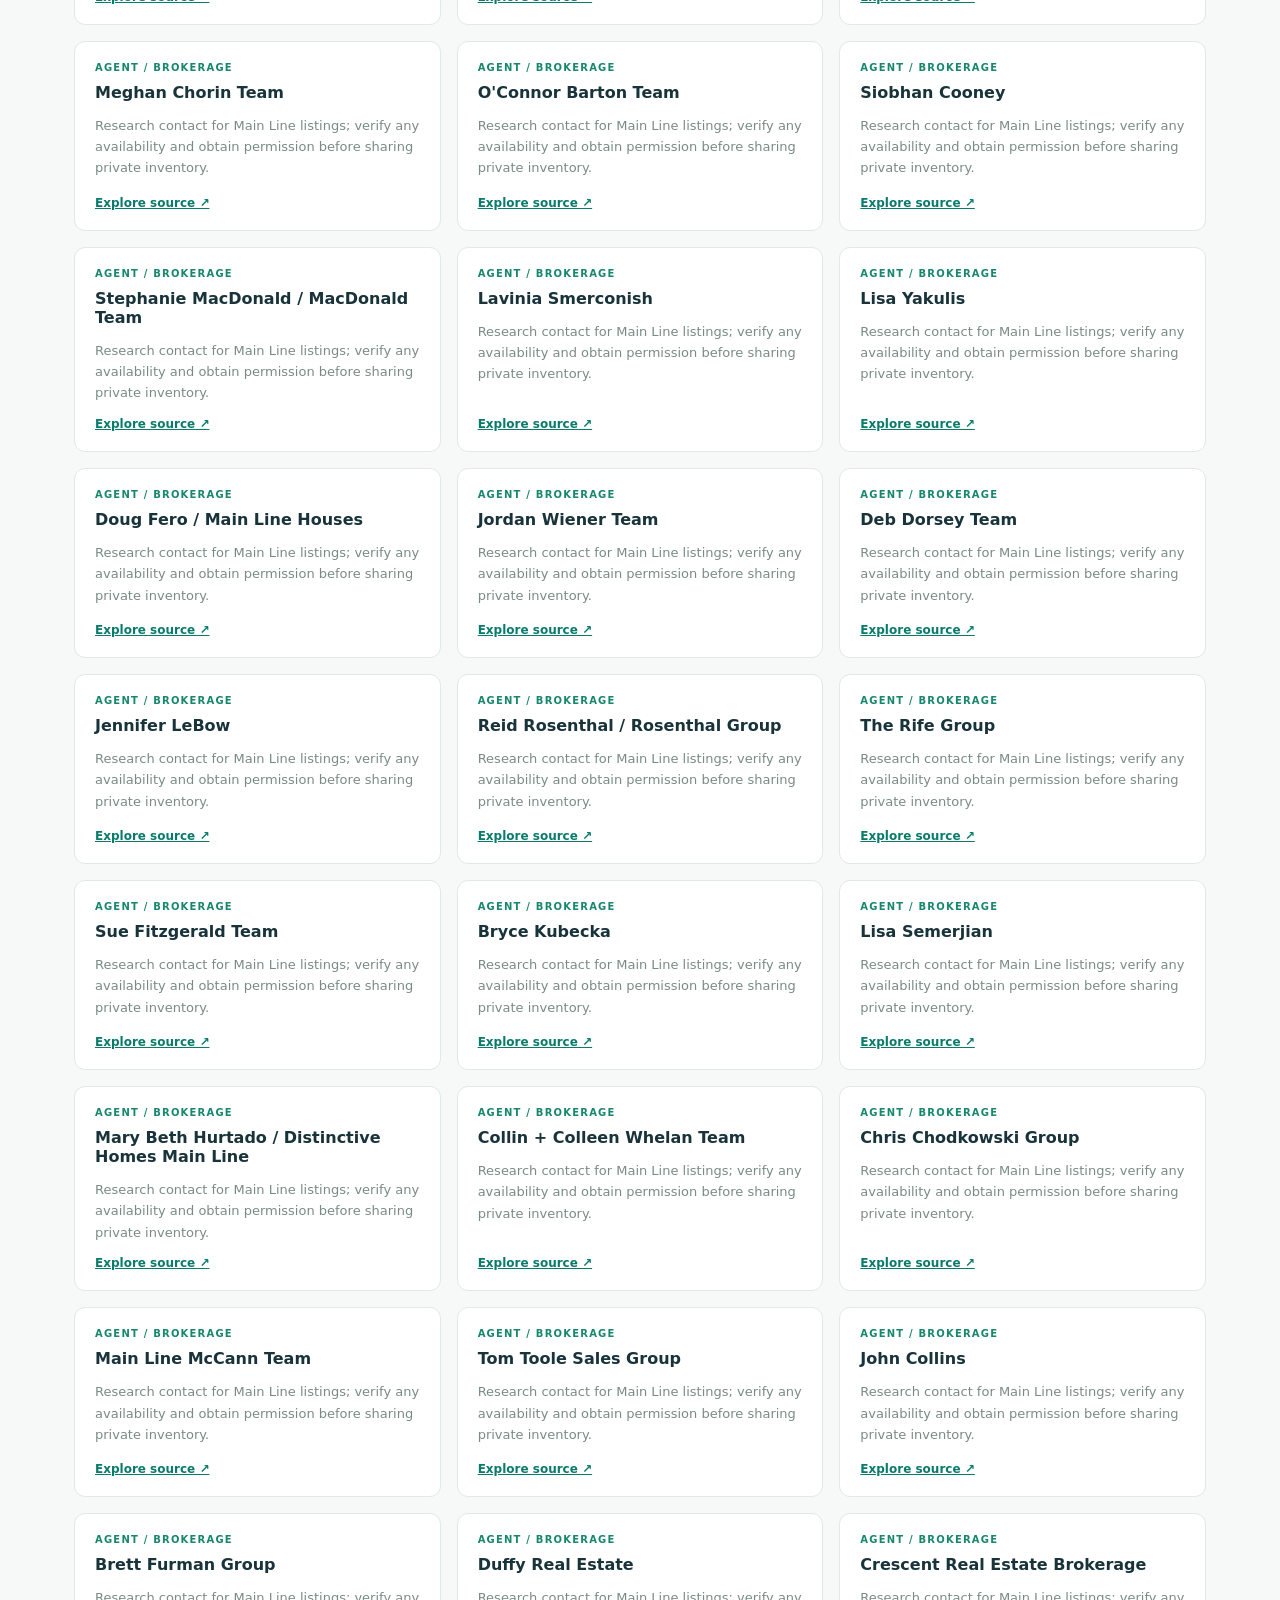
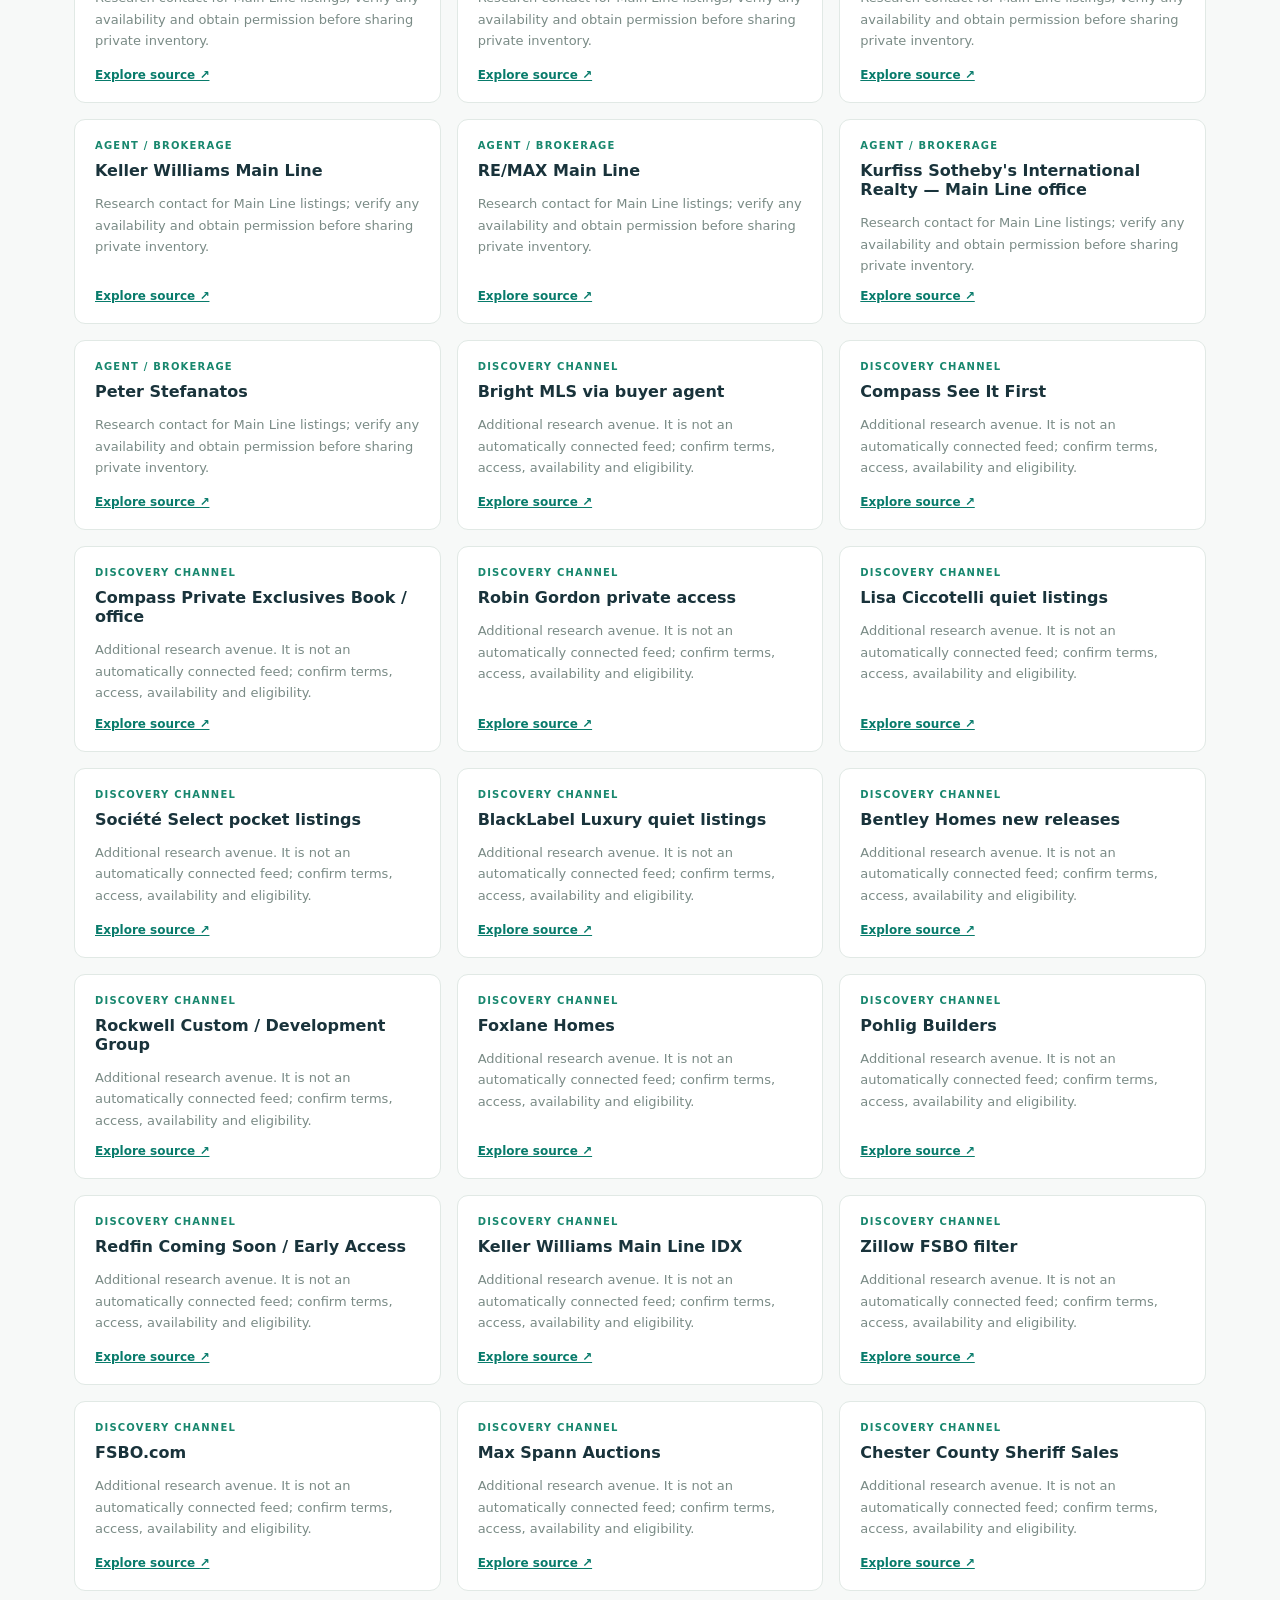
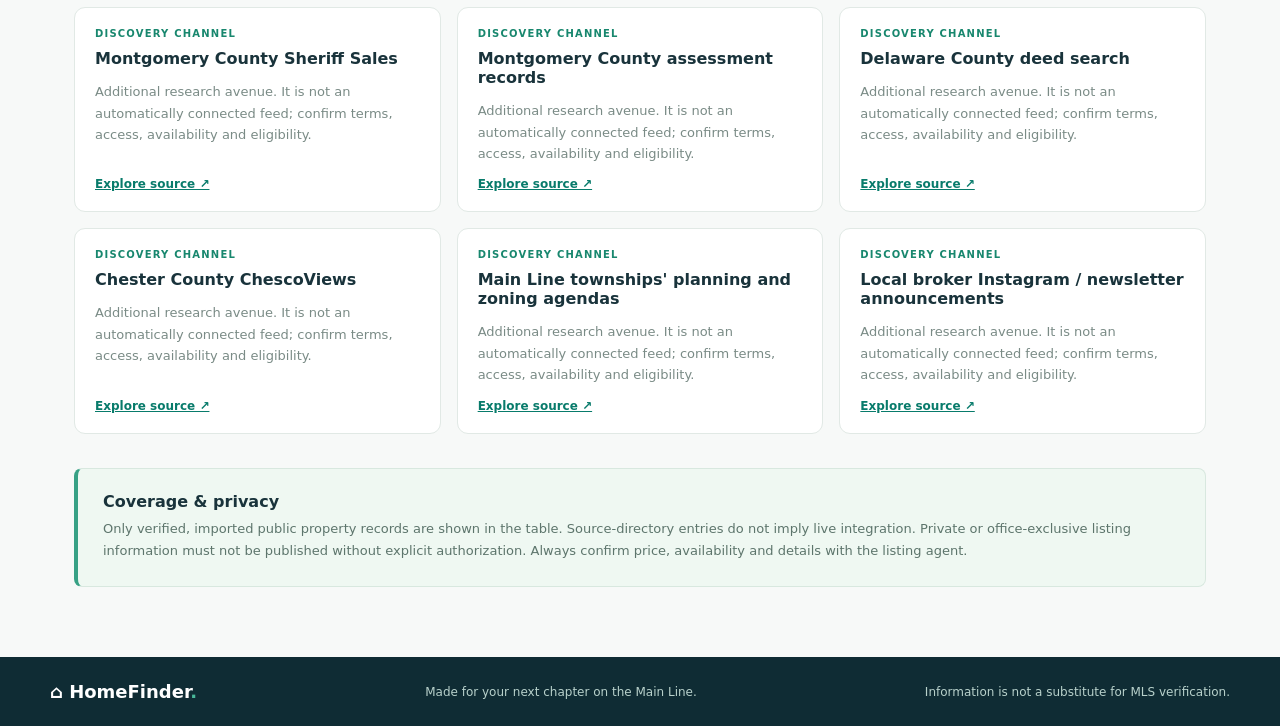
==== commit 7c48113a: "Expose inventory refresh button and map column" ====
--- a/docs/index.html
+++ b/docs/index.html
@@ -2,10 +2,10 @@
 <html lang="en"><head><meta charset="utf-8"><meta name="viewport" content="width=device-width,initial-scale=1"><meta name="theme-color" content="#102f38"><meta name="description" content="Search and compare verified Main Line houses over 3,000 square feet."><title>HomeFinder | Main Line Property Search</title><link rel="stylesheet" href="style.css"></head>
 <body><header class="hero"><nav><a class="brand" href="./"><span class="logo">⌂</span> HomeFinder<span class="mint">.</span></a><span class="navdetail">PHILADELPHIA MAIN LINE · PROPERTY DISCOVERY</span></nav><div class="hero-body"><span class="eyebrow">YOUR MAIN LINE SEARCH, SIMPLIFIED</span><h1>Every great home.<br><em>One place to look.</em></h1><p>Compare homes across sources, discover new opportunities, and keep your search organized.</p><div class="tags"><span>⌖ Philadelphia Main Line</span><span>▤ 3,000+ sq. ft.</span><span>↗ Original listing links</span></div></div></header>
 <main><section class="metrics" aria-label="Inventory summary"><div><small>VERIFIED LISTINGS</small><strong id="total">—</strong><span>Imported public records</span></div><div><small>FILTERED RESULTS</small><strong id="matched">—</strong><span>Matching your search</span></div><div><small>RESEARCH SOURCES</small><strong id="sourceCount">—</strong><span>Places to explore</span></div><div><small>LATEST CHECK</small><strong id="lastCheck">—</strong><span>Among imported records</span></div></section><div class="container">
-<section class="section-heading"><div><span class="eyebrow dark">SEARCH INVENTORY</span><h2>Find your next home<span class="mint">.</span></h2><p>Refine the search and sort all imported properties in one place.</p></div><button id="reset" class="secondary" type="button">↺ Reset filters</button></section>
+<section class="section-heading"><div><span class="eyebrow dark">SEARCH INVENTORY</span><h2>Find your next home<span class="mint">.</span></h2><p>Refine the search and sort all imported properties in one place.</p></div><button id="refresh" class="secondary" type="button">↻ Refresh published listings</button><button id="reset" class="secondary" type="button">↺ Reset filters</button></section>
 <section class="filters" aria-label="Search filters"><label class="wide">ADDRESS, TOWN OR SOURCE<input id="query" type="search" placeholder="Try Haverford, Wynnewood or a street name"></label><label>TOWN<select id="city"><option value="">All towns</option></select></label><label>MAXIMUM PRICE ($)<input id="price" type="number" min="0" placeholder="Any price"></label><label>MINIMUM SIZE (SQ FT)<input id="sqft" type="number" min="0" value="" placeholder="Any size"></label><label>MINIMUM BEDROOMS<select id="beds"><option value="0">Any bedrooms</option><option value="3">3+</option><option value="4">4+</option><option value="5">5+</option><option value="6">6+</option></select></label><label>MINIMUM BATHROOMS<select id="baths"><option value="0">Any bathrooms</option><option value="2">2+</option><option value="3">3+</option><option value="4">4+</option><option value="5">5+</option></select></label><label>LISTING SOURCE<select id="source"><option value="">All sources</option></select></label><label>SORT RESULTS<select id="sort"><option value="newest">Recently checked</option><option value="price-asc">Price: low to high</option><option value="price-desc">Price: high to low</option><option value="sqft-desc">Square footage: high to low</option><option value="city">Town: A to Z</option></select></label></section>
 <section class="results"><div class="resultsbar"><div><h3>Property inventory</h3><p id="count" role="status">Loading inventory…</p></div><div class="switch"><button id="tableBtn" class="active" type="button" aria-pressed="true">☷ Table</button><button id="cardBtn" type="button" aria-pressed="false">▦ Cards</button></div></div>
 <div id="empty" class="empty" hidden><div class="empty-icon">⌂</div><h3 id="emptyTitle">No verified listings imported yet</h3><p id="emptyText">Your search dashboard is ready. Properties will appear here after verified public records are imported.</p></div>
-<div class="table-scroll" id="tableWrap"><table><thead><tr><th>PROPERTY</th><th>PRICE</th><th>SIZE</th><th>BEDS / BATHS</th><th>SOURCE</th><th>STATUS</th><th>CHECKED</th><th>LISTING</th></tr></thead><tbody id="tbody"></tbody></table></div><div id="cards" class="listingcards" hidden></div></section>
-<section class="sources-section"><div id="collectorHealth" class="notice" aria-live="polite"></div><div class="section-heading"><div><span class="eyebrow dark">MORE WAYS TO DISCOVER</span><h2>Explore more sources<span class="mint">.</span></h2><p>Brokerages, builders and portals to investigate. Links below are research resources, not connected listing feeds.</p></div></div><div id="sources" class="sourcegrid"></div></section>
+<div class="table-scroll" id="tableWrap"><table><thead><tr><th>PROPERTY</th><th>PRICE</th><th>SIZE</th><th>BEDS / BATHS</th><th>SOURCE</th><th>STATUS</th><th>CHECKED</th><th>LISTING / MAP</th></tr></thead><tbody id="tbody"></tbody></table></div><div id="cards" class="listingcards" hidden></div></section>
+<section class="sources-section"><div id="collectorHealth" class="notice" aria-live="polite"></div><div class="section-heading"><div><span class="eyebrow dark">MORE WAYS TO DISCOVER</span><h2>Explore more sources<span class="mint">.</span></h2><p>Brokerages, builders and portals to investigate. Links below include research resources; not all are connected listing feeds.</p></div></div><div id="sources" class="sourcegrid"></div></section>
 <aside class="notice"><strong>Coverage & privacy</strong><p>Only verified, imported public property records are shown in the table. Source-directory entries do not imply live integration. Private or office-exclusive listing information must not be published without explicit authorization. Always confirm price, availability and details with the listing agent.</p></aside></div></main><footer><div><strong>⌂ HomeFinder<span class="mint">.</span></strong><span>Made for your next chapter on the Main Line.</span><span>Information is not a substitute for MLS verification.</span></div></footer><script src="app.js" defer></script></body></html>
--- a/docs/style.css
+++ b/docs/style.css
@@ -1 +1,2 @@
-:root{font-family:Inter,ui-sans-serif,system-ui,-apple-system,"Segoe UI",sans-serif;color:#19333b;background:#f7f9f8}*{box-sizing:border-box}body{margin:0}button,input,select{font:inherit}button{cursor:pointer}a{color:#087b6b}a:hover{text-decoration:underline}.hero{background:radial-gradient(ellipse at 87% 55%,#2b6264 0%,transparent 46%),linear-gradient(128deg,#0f2d37,#184249);color:#fff;min-height:440px}.hero nav,.hero-body,.container,.metrics,footer>div{max-width:1180px;margin:0 auto}.hero nav{padding:24px;display:flex;align-items:center;justify-content:space-between;border-bottom:1px solid #ffffff26}.brand{text-decoration:none;color:white;font-size:24px;font-weight:800;letter-spacing:-1px}.brand:hover{text-decoration:none}.logo{display:inline-grid;place-items:center;background:#bde5d6;color:#183b3b;border-radius:10px;width:35px;height:35px;font-size:27px;margin-right:8px}.mint{color:#49b89a}.navdetail{color:#c0d8d5;letter-spacing:2px;font-size:10px;font-weight:700}.hero-body{padding:59px 24px 80px}.eyebrow{font-size:11px;letter-spacing:2.1px;font-weight:800;color:#9ddac8}.eyebrow.dark{color:#16866f}h1{font-size:clamp(42px,5vw,68px);line-height:1.08;letter-spacing:-2.6px;margin:18px 0}h1 em{color:#b2e1d0;font-style:normal}.hero-body>p{font-size:16px;line-height:1.75;color:#d8e8e6;max-width:580px}.tags{display:flex;gap:10px;flex-wrap:wrap;margin-top:28px}.tags span{border:1px solid #ffffff3e;padding:9px 13px;border-radius:7px;background:#ffffff0e;color:#daeee8;font-size:12px}.metrics{display:grid;grid-template-columns:repeat(4,1fr);background:#fff;border:1px solid #e2e9e6;border-radius:13px;margin-top:-40px;position:relative;box-shadow:0 15px 35px #102c3511}.metrics>div{display:flex;flex-direction:column;gap:4px;padding:22px 26px;border-right:1px solid #e9efec}.metrics>div:last-child{border:0}.metrics small{color:#788b89;font-size:10px;letter-spacing:1.4px;font-weight:800}.metrics strong{font-size:32px;color:#153d3f}.metrics span{font-size:12px;color:#80908e}.container{padding:52px 24px 70px}.section-heading{display:flex;justify-content:space-between;align-items:end;gap:16px;margin:0 0 23px}.section-heading h2{font-size:31px;letter-spacing:-1.1px;margin:8px 0}.section-heading p{color:#768781;margin:0}.secondary{border:1px solid #d2e0da;color:#2c615a;padding:12px 18px;border-radius:9px;background:white;font-weight:650}.filters{display:grid;grid-template-columns:repeat(4,minmax(0,1fr));gap:16px;padding:24px;background:white;border:1px solid #e2e9e5;border-radius:13px;box-shadow:0 4px 20px #102b3308}.filters label{font-size:10px;letter-spacing:1px;font-weight:800;color:#637872;display:flex;flex-direction:column;gap:9px}.filters .wide{grid-column:span 2}.filters input,.filters select{width:100%;background:#fbfcfb;border:1px solid #d9e3de;border-radius:8px;min-height:43px;padding:10px 12px;outline-color:#29987a;color:#1e353b;font-size:13px;letter-spacing:normal;font-weight:400}.results{margin-top:30px;background:white;border-radius:13px;border:1px solid #e2e9e5;overflow:hidden}.resultsbar{padding:21px 24px;display:flex;justify-content:space-between;align-items:center;gap:16px;border-bottom:1px solid #e7eeeb}.resultsbar h3{font-size:18px;margin:0 0 4px}.resultsbar p{font-size:12px;color:#83918d;margin:0}.switch{display:flex;border:1px solid #dce6e0;border-radius:8px;padding:3px}.switch button{border:0;background:none;border-radius:6px;padding:8px 12px;color:#617c74;font-size:12px}.switch button.active{background:#e2f3eb;color:#0e6d5c;font-weight:800}.table-scroll{overflow-x:auto}table{border-collapse:collapse;text-align:left;width:100%;min-width:930px}th{font-size:10px;letter-spacing:1px;color:#718580;background:#f7faf8;font-weight:800;padding:14px 18px;white-space:nowrap}td{padding:17px 18px;font-size:13px;border-top:1px solid #edf1ee;white-space:nowrap}td:first-child{white-space:normal;min-width:170px}td strong{display:block}td small{color:#738984}td a,.source-card a{font-size:12px;font-weight:750}.badge{background:#e6f3ee;color:#168267;padding:5px 8px;border-radius:5px;font-size:11px}.empty{text-align:center;padding:56px 20px 65px}.empty-icon{margin:auto;background:#ecf6f0;border-radius:50%;width:74px;height:74px;display:grid;place-items:center;color:#16846e;font-size:43px}.empty h3{margin:18px 0 8px}.empty p{max-width:520px;margin:auto;color:#74867f;line-height:1.7;font-size:14px}.listingcards,.sourcegrid{display:grid;grid-template-columns:repeat(3,minmax(0,1fr));gap:16px}.listingcards{padding:20px}.listing-card,.source-card{background:#fff;border:1px solid #e1e9e5;border-radius:11px;padding:20px}.listing-card h4{margin:0}.listing-card p,.source-card p{font-size:13px;color:#7a8b86;line-height:1.65}.listing-card .price{font-size:22px;font-weight:800;color:#1a554d}.sources-section{margin-top:64px}.source-card{min-height:190px;display:flex;flex-direction:column}.source-card h3{font-size:16px;margin:10px 0 0}.source-card small{font-size:10px;letter-spacing:1.2px;color:#18876e;font-weight:800;text-transform:uppercase}.source-card a{margin-top:auto}.notice{margin-top:34px;padding:23px 25px;border:1px solid #d8e8df;border-left:4px solid #37a185;border-radius:8px;background:#eff8f2}.notice p{color:#5d756c;font-size:13px;line-height:1.75;margin:7px 0 0}footer{background:#0f2c34;color:#b8d1cb;padding:24px}footer>div{display:flex;justify-content:space-between;align-items:center;gap:16px;flex-wrap:wrap;font-size:12px}footer strong{font-size:18px;color:white}@media(max-width:950px){.filters{grid-template-columns:repeat(2,1fr)}.metrics{grid-template-columns:repeat(2,1fr)}.metrics>div:nth-child(2){border-right:0}.metrics>div:nth-child(-n+2){border-bottom:1px solid #e9efec}.sourcegrid,.listingcards{grid-template-columns:repeat(2,1fr)}}@media(max-width:640px){.navdetail{display:none}.hero-body{padding:45px 22px 72px}.hero{min-height:0}h1{letter-spacing:-1.7px}.metrics{margin: -27px 14px 0}.metrics>div{padding:16px}.metrics strong{font-size:25px}.container{padding:35px 14px}.filters{grid-template-columns:1fr}.filters .wide{grid-column:span 1}.section-heading{align-items:start}.section-heading h2{font-size:25px}.section-heading .secondary{white-space:nowrap;font-size:11px;padding:10px}.sourcegrid,.listingcards{grid-template-columns:1fr}.resultsbar{padding:17px}.switch button{font-size:11px;padding:8px}}+:root{font-family:Inter,ui-sans-serif,system-ui,-apple-system,"Segoe UI",sans-serif;color:#19333b;background:#f7f9f8}*{box-sizing:border-box}body{margin:0}button,input,select{font:inherit}button{cursor:pointer}a{color:#087b6b}a:hover{text-decoration:underline}.hero{background:radial-gradient(ellipse at 87% 55%,#2b6264 0%,transparent 46%),linear-gradient(128deg,#0f2d37,#184249);color:#fff;min-height:440px}.hero nav,.hero-body,.container,.metrics,footer>div{max-width:1180px;margin:0 auto}.hero nav{padding:24px;display:flex;align-items:center;justify-content:space-between;border-bottom:1px solid #ffffff26}.brand{text-decoration:none;color:white;font-size:24px;font-weight:800;letter-spacing:-1px}.brand:hover{text-decoration:none}.logo{display:inline-grid;place-items:center;background:#bde5d6;color:#183b3b;border-radius:10px;width:35px;height:35px;font-size:27px;margin-right:8px}.mint{color:#49b89a}.navdetail{color:#c0d8d5;letter-spacing:2px;font-size:10px;font-weight:700}.hero-body{padding:59px 24px 80px}.eyebrow{font-size:11px;letter-spacing:2.1px;font-weight:800;color:#9ddac8}.eyebrow.dark{color:#16866f}h1{font-size:clamp(42px,5vw,68px);line-height:1.08;letter-spacing:-2.6px;margin:18px 0}h1 em{color:#b2e1d0;font-style:normal}.hero-body>p{font-size:16px;line-height:1.75;color:#d8e8e6;max-width:580px}.tags{display:flex;gap:10px;flex-wrap:wrap;margin-top:28px}.tags span{border:1px solid #ffffff3e;padding:9px 13px;border-radius:7px;background:#ffffff0e;color:#daeee8;font-size:12px}.metrics{display:grid;grid-template-columns:repeat(4,1fr);background:#fff;border:1px solid #e2e9e6;border-radius:13px;margin-top:-40px;position:relative;box-shadow:0 15px 35px #102c3511}.metrics>div{display:flex;flex-direction:column;gap:4px;padding:22px 26px;border-right:1px solid #e9efec}.metrics>div:last-child{border:0}.metrics small{color:#788b89;font-size:10px;letter-spacing:1.4px;font-weight:800}.metrics strong{font-size:32px;color:#153d3f}.metrics span{font-size:12px;color:#80908e}.container{padding:52px 24px 70px}.section-heading{display:flex;justify-content:space-between;align-items:end;gap:16px;margin:0 0 23px}.section-heading h2{font-size:31px;letter-spacing:-1.1px;margin:8px 0}.section-heading p{color:#768781;margin:0}.secondary{border:1px solid #d2e0da;color:#2c615a;padding:12px 18px;border-radius:9px;background:white;font-weight:650}.filters{display:grid;grid-template-columns:repeat(4,minmax(0,1fr));gap:16px;padding:24px;background:white;border:1px solid #e2e9e5;border-radius:13px;box-shadow:0 4px 20px #102b3308}.filters label{font-size:10px;letter-spacing:1px;font-weight:800;color:#637872;display:flex;flex-direction:column;gap:9px}.filters .wide{grid-column:span 2}.filters input,.filters select{width:100%;background:#fbfcfb;border:1px solid #d9e3de;border-radius:8px;min-height:43px;padding:10px 12px;outline-color:#29987a;color:#1e353b;font-size:13px;letter-spacing:normal;font-weight:400}.results{margin-top:30px;background:white;border-radius:13px;border:1px solid #e2e9e5;overflow:hidden}.resultsbar{padding:21px 24px;display:flex;justify-content:space-between;align-items:center;gap:16px;border-bottom:1px solid #e7eeeb}.resultsbar h3{font-size:18px;margin:0 0 4px}.resultsbar p{font-size:12px;color:#83918d;margin:0}.switch{display:flex;border:1px solid #dce6e0;border-radius:8px;padding:3px}.switch button{border:0;background:none;border-radius:6px;padding:8px 12px;color:#617c74;font-size:12px}.switch button.active{background:#e2f3eb;color:#0e6d5c;font-weight:800}.table-scroll{overflow-x:auto}table{border-collapse:collapse;text-align:left;width:100%;min-width:930px}th{font-size:10px;letter-spacing:1px;color:#718580;background:#f7faf8;font-weight:800;padding:14px 18px;white-space:nowrap}td{padding:17px 18px;font-size:13px;border-top:1px solid #edf1ee;white-space:nowrap}td:first-child{white-space:normal;min-width:170px}td strong{display:block}td small{color:#738984}td a,.source-card a{font-size:12px;font-weight:750}.badge{background:#e6f3ee;color:#168267;padding:5px 8px;border-radius:5px;font-size:11px}.empty{text-align:center;padding:56px 20px 65px}.empty-icon{margin:auto;background:#ecf6f0;border-radius:50%;width:74px;height:74px;display:grid;place-items:center;color:#16846e;font-size:43px}.empty h3{margin:18px 0 8px}.empty p{max-width:520px;margin:auto;color:#74867f;line-height:1.7;font-size:14px}.listingcards,.sourcegrid{display:grid;grid-template-columns:repeat(3,minmax(0,1fr));gap:16px}.listingcards{padding:20px}.listing-card,.source-card{background:#fff;border:1px solid #e1e9e5;border-radius:11px;padding:20px}.listing-card h4{margin:0}.listing-card p,.source-card p{font-size:13px;color:#7a8b86;line-height:1.65}.listing-card .price{font-size:22px;font-weight:800;color:#1a554d}.sources-section{margin-top:64px}.source-card{min-height:190px;display:flex;flex-direction:column}.source-card h3{font-size:16px;margin:10px 0 0}.source-card small{font-size:10px;letter-spacing:1.2px;color:#18876e;font-weight:800;text-transform:uppercase}.source-card a{margin-top:auto}.notice{margin-top:34px;padding:23px 25px;border:1px solid #d8e8df;border-left:4px solid #37a185;border-radius:8px;background:#eff8f2}.notice p{color:#5d756c;font-size:13px;line-height:1.75;margin:7px 0 0}footer{background:#0f2c34;color:#b8d1cb;padding:24px}footer>div{display:flex;justify-content:space-between;align-items:center;gap:16px;flex-wrap:wrap;font-size:12px}footer strong{font-size:18px;color:white}@media(max-width:950px){.filters{grid-template-columns:repeat(2,1fr)}.metrics{grid-template-columns:repeat(2,1fr)}.metrics>div:nth-child(2){border-right:0}.metrics>div:nth-child(-n+2){border-bottom:1px solid #e9efec}.sourcegrid,.listingcards{grid-template-columns:repeat(2,1fr)}}@media(max-width:640px){.navdetail{display:none}.hero-body{padding:45px 22px 72px}.hero{min-height:0}h1{letter-spacing:-1.7px}.metrics{margin: -27px 14px 0}.metrics>div{padding:16px}.metrics strong{font-size:25px}.container{padding:35px 14px}.filters{grid-template-columns:1fr}.filters .wide{grid-column:span 1}.section-heading{align-items:start}.section-heading h2{font-size:25px}.section-heading .secondary{white-space:nowrap;font-size:11px;padding:10px}.sourcegrid,.listingcards{grid-template-columns:1fr}.resultsbar{padding:17px}.switch button{font-size:11px;padding:8px}}
+.property-thumb{width:78px;height:56px;object-fit:cover;border-radius:7px;float:left;margin-right:12px;background:#edf2ef}.card-photo{width:100%;height:180px;object-fit:cover;border-radius:8px;margin-bottom:14px;background:#edf2ef}
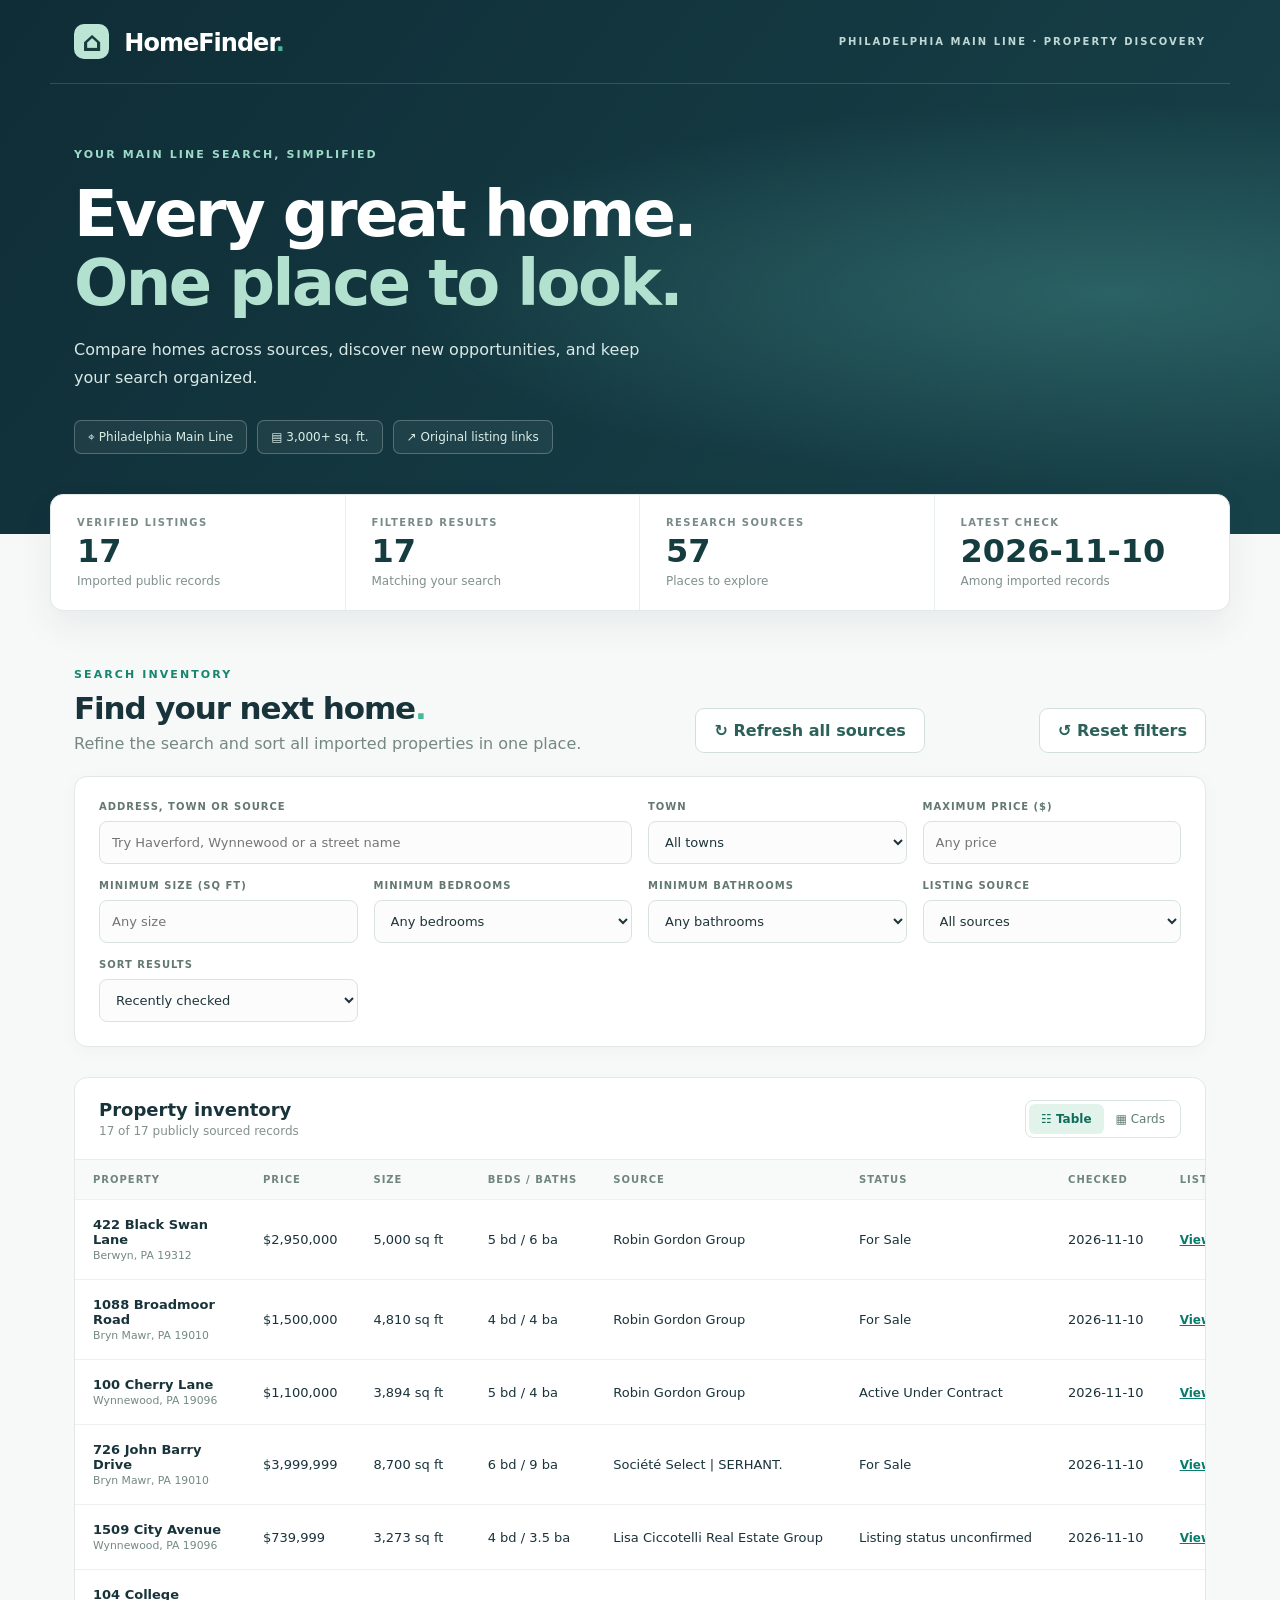
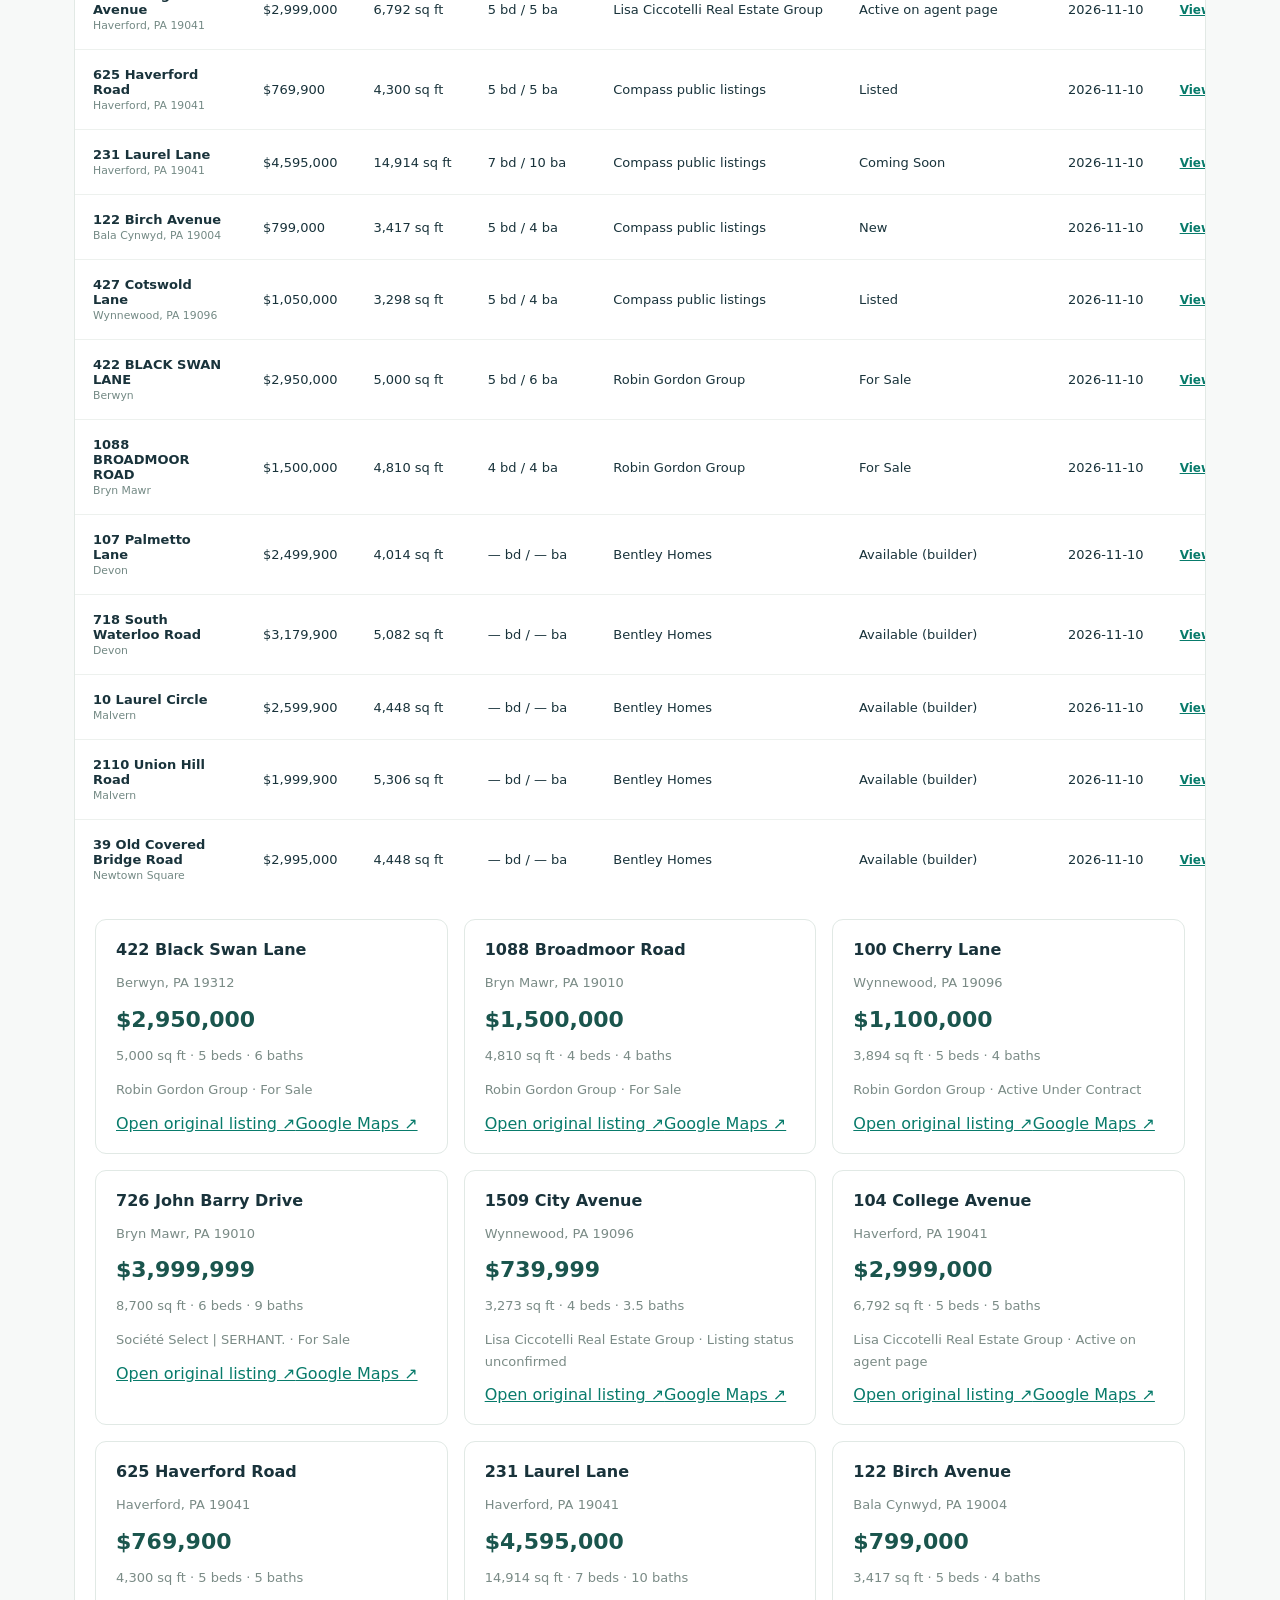
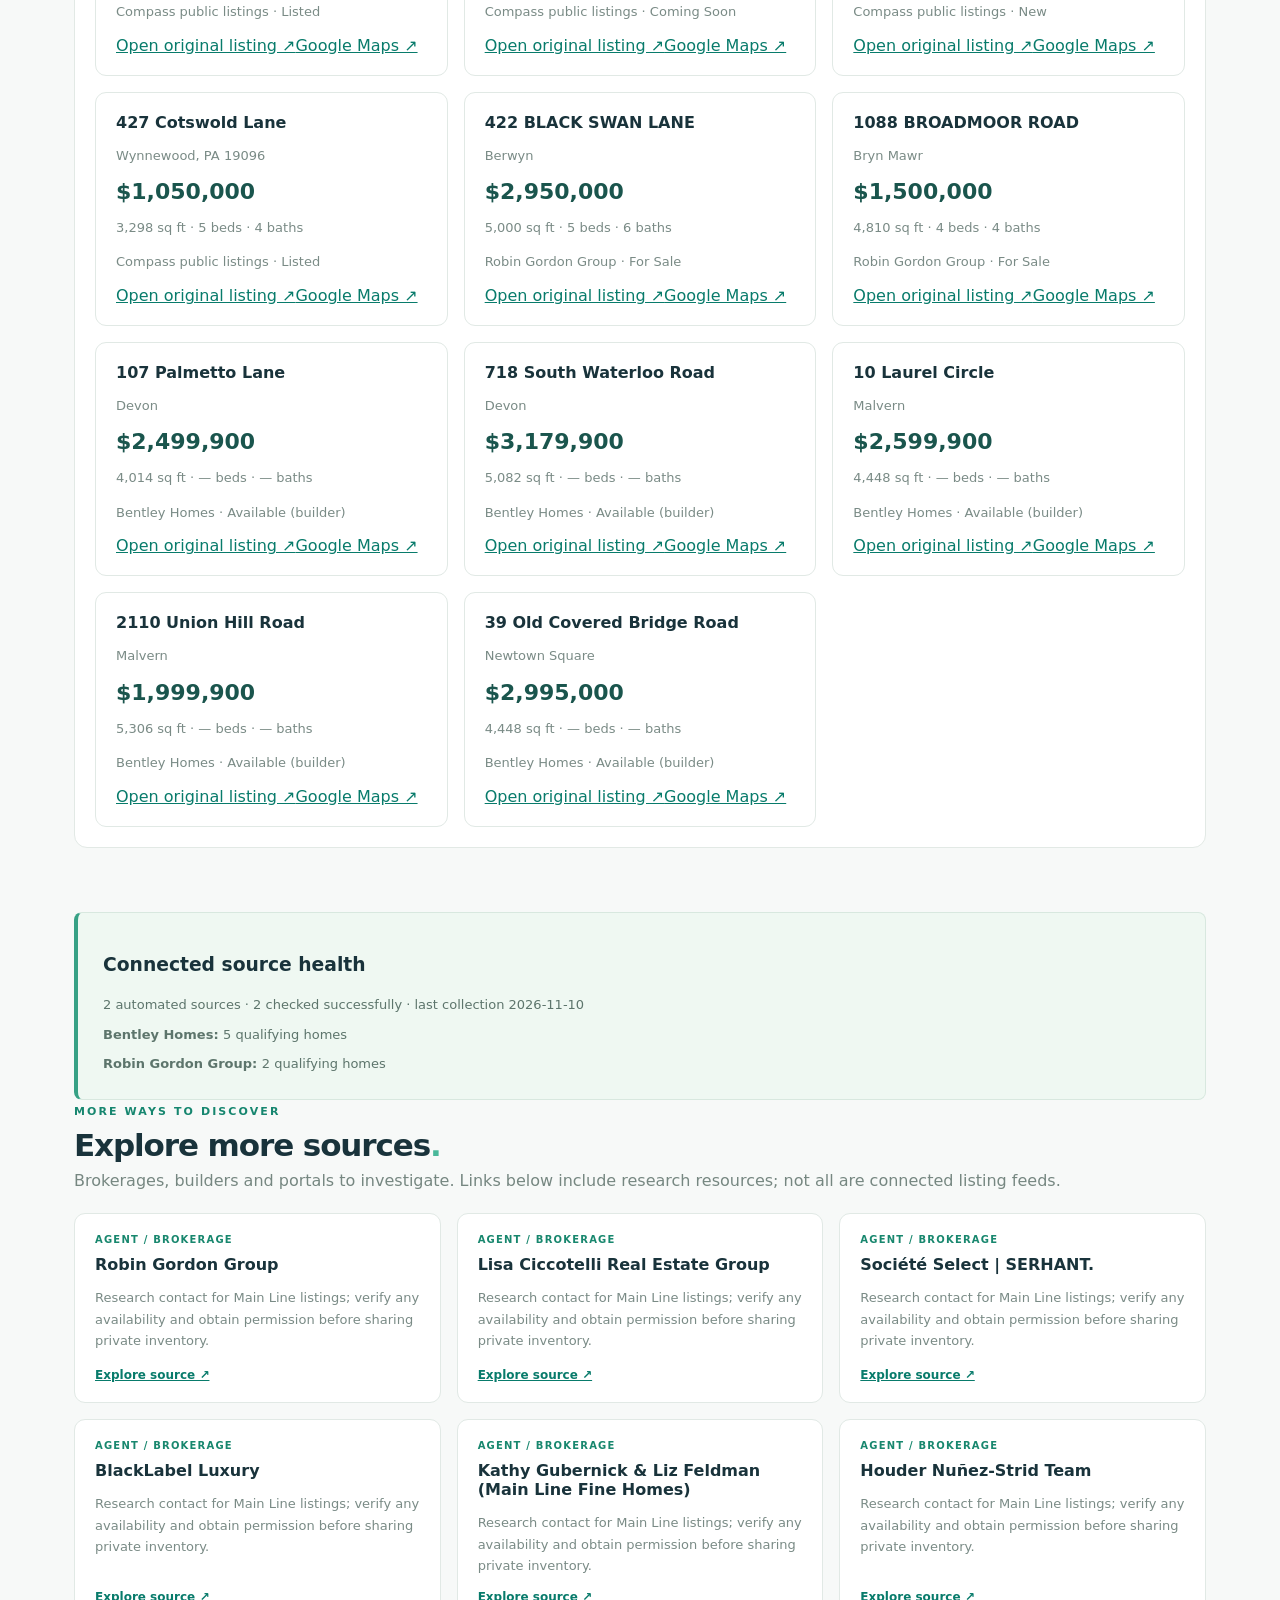
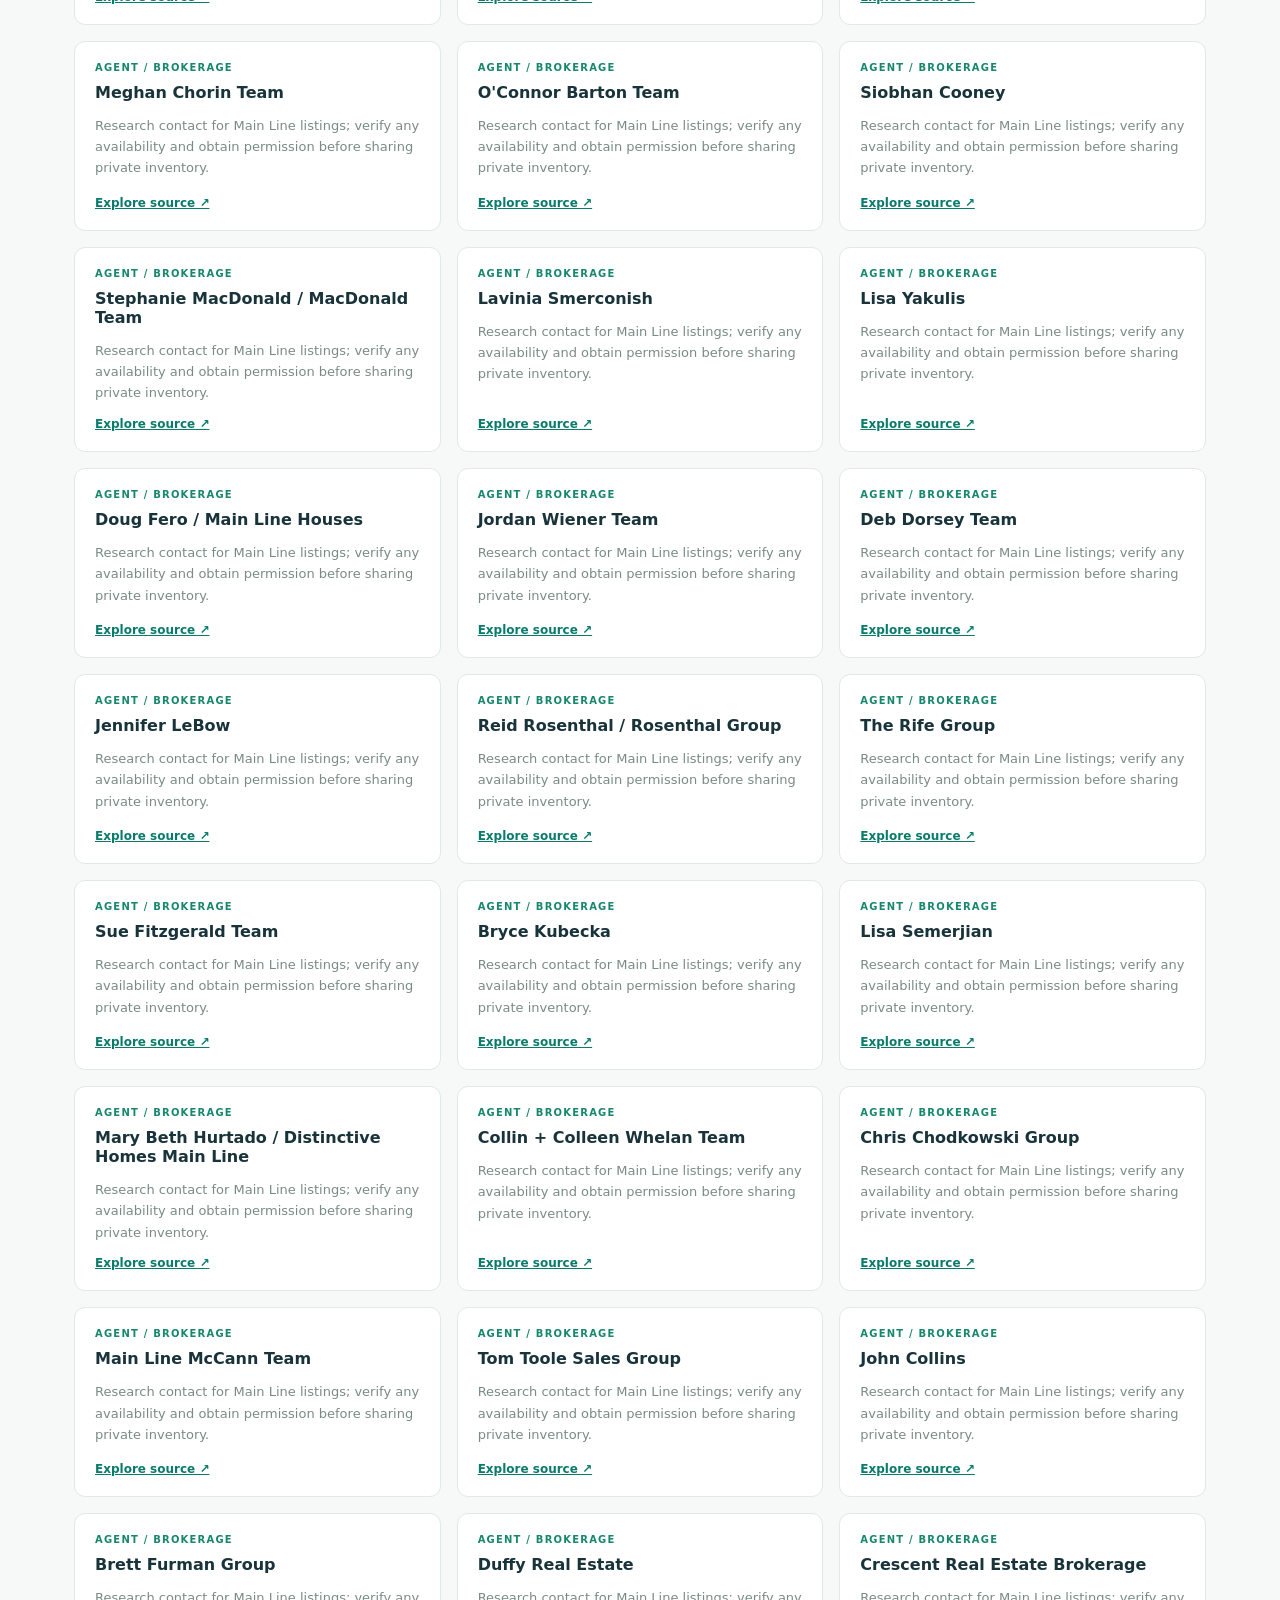
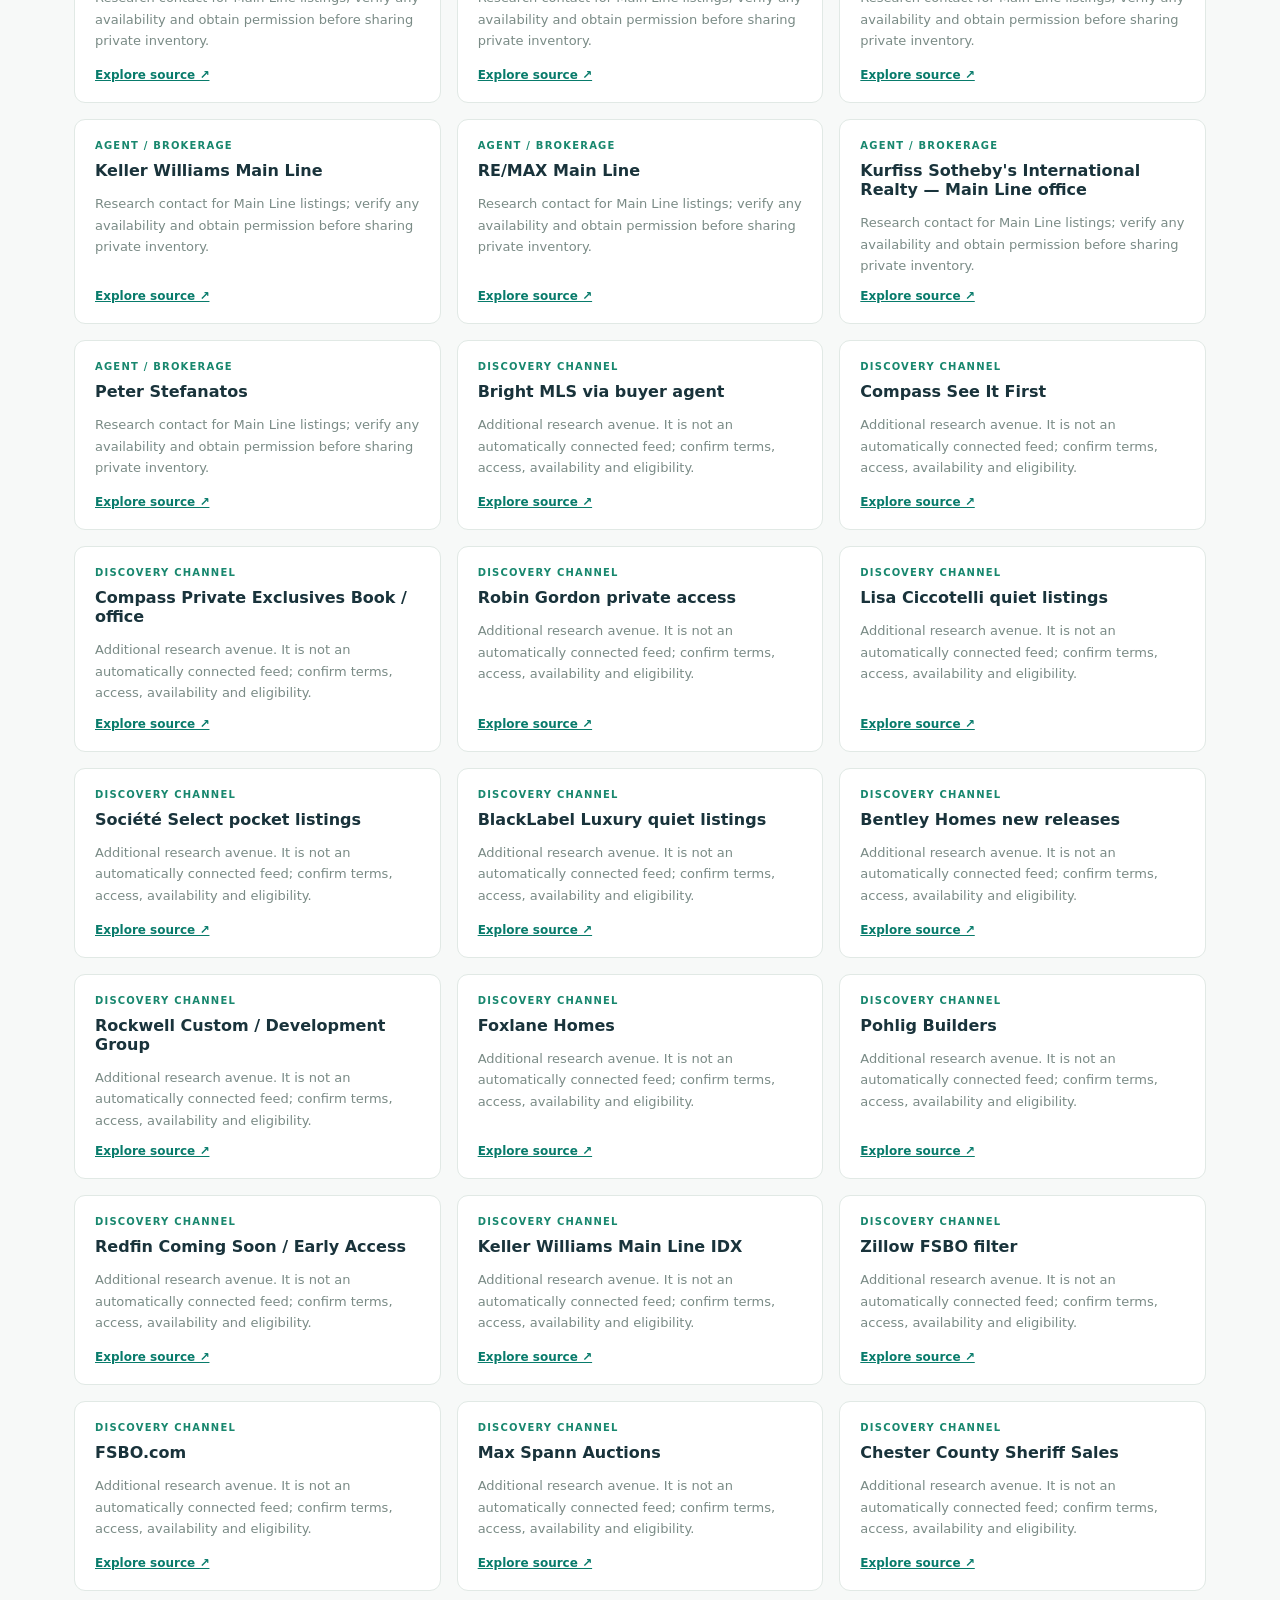
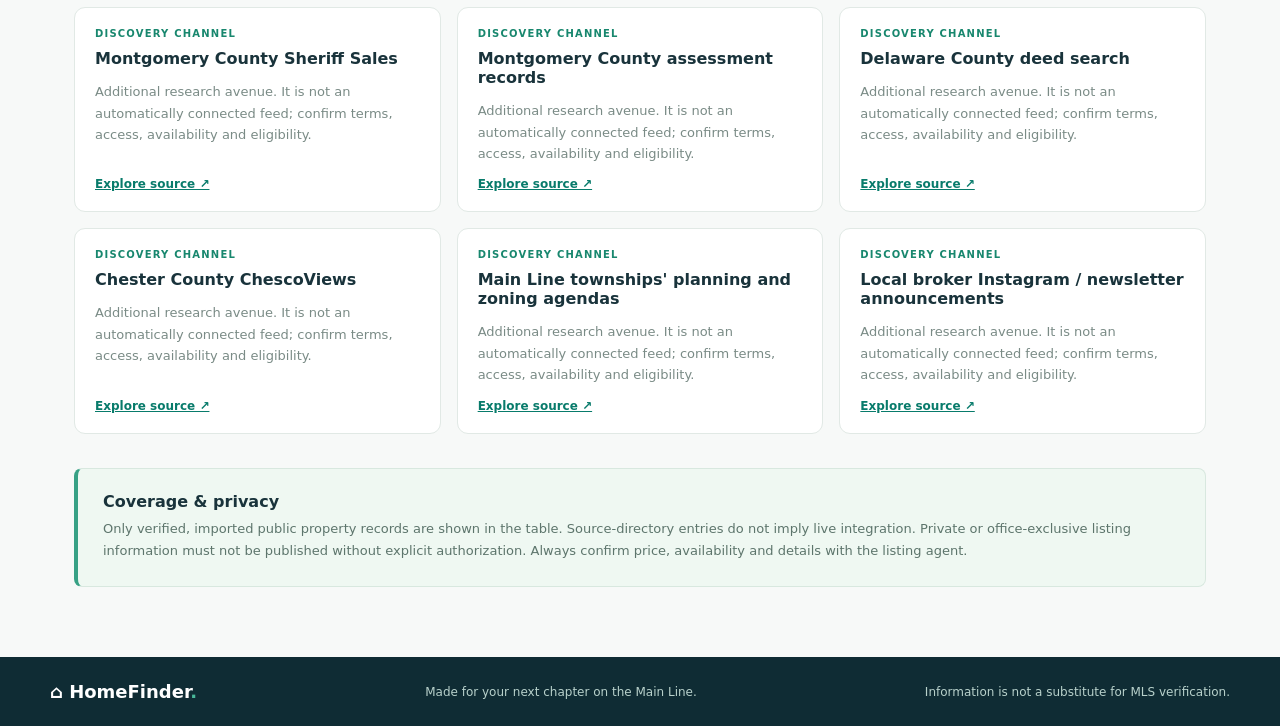
==== commit b27026cb: "Label refresh control for source collection" ====
--- a/docs/index.html
+++ b/docs/index.html
@@ -2,7 +2,7 @@
 <html lang="en"><head><meta charset="utf-8"><meta name="viewport" content="width=device-width,initial-scale=1"><meta name="theme-color" content="#102f38"><meta name="description" content="Search and compare verified Main Line houses over 3,000 square feet."><title>HomeFinder | Main Line Property Search</title><link rel="stylesheet" href="style.css"></head>
 <body><header class="hero"><nav><a class="brand" href="./"><span class="logo">⌂</span> HomeFinder<span class="mint">.</span></a><span class="navdetail">PHILADELPHIA MAIN LINE · PROPERTY DISCOVERY</span></nav><div class="hero-body"><span class="eyebrow">YOUR MAIN LINE SEARCH, SIMPLIFIED</span><h1>Every great home.<br><em>One place to look.</em></h1><p>Compare homes across sources, discover new opportunities, and keep your search organized.</p><div class="tags"><span>⌖ Philadelphia Main Line</span><span>▤ 3,000+ sq. ft.</span><span>↗ Original listing links</span></div></div></header>
 <main><section class="metrics" aria-label="Inventory summary"><div><small>VERIFIED LISTINGS</small><strong id="total">—</strong><span>Imported public records</span></div><div><small>FILTERED RESULTS</small><strong id="matched">—</strong><span>Matching your search</span></div><div><small>RESEARCH SOURCES</small><strong id="sourceCount">—</strong><span>Places to explore</span></div><div><small>LATEST CHECK</small><strong id="lastCheck">—</strong><span>Among imported records</span></div></section><div class="container">
-<section class="section-heading"><div><span class="eyebrow dark">SEARCH INVENTORY</span><h2>Find your next home<span class="mint">.</span></h2><p>Refine the search and sort all imported properties in one place.</p></div><button id="refresh" class="secondary" type="button">↻ Refresh published listings</button><button id="reset" class="secondary" type="button">↺ Reset filters</button></section>
+<section class="section-heading"><div><span class="eyebrow dark">SEARCH INVENTORY</span><h2>Find your next home<span class="mint">.</span></h2><p>Refine the search and sort all imported properties in one place.</p></div><button id="refresh" class="secondary" type="button">↻ Refresh all sources</button><button id="reset" class="secondary" type="button">↺ Reset filters</button></section>
 <section class="filters" aria-label="Search filters"><label class="wide">ADDRESS, TOWN OR SOURCE<input id="query" type="search" placeholder="Try Haverford, Wynnewood or a street name"></label><label>TOWN<select id="city"><option value="">All towns</option></select></label><label>MAXIMUM PRICE ($)<input id="price" type="number" min="0" placeholder="Any price"></label><label>MINIMUM SIZE (SQ FT)<input id="sqft" type="number" min="0" value="" placeholder="Any size"></label><label>MINIMUM BEDROOMS<select id="beds"><option value="0">Any bedrooms</option><option value="3">3+</option><option value="4">4+</option><option value="5">5+</option><option value="6">6+</option></select></label><label>MINIMUM BATHROOMS<select id="baths"><option value="0">Any bathrooms</option><option value="2">2+</option><option value="3">3+</option><option value="4">4+</option><option value="5">5+</option></select></label><label>LISTING SOURCE<select id="source"><option value="">All sources</option></select></label><label>SORT RESULTS<select id="sort"><option value="newest">Recently checked</option><option value="price-asc">Price: low to high</option><option value="price-desc">Price: high to low</option><option value="sqft-desc">Square footage: high to low</option><option value="city">Town: A to Z</option></select></label></section>
 <section class="results"><div class="resultsbar"><div><h3>Property inventory</h3><p id="count" role="status">Loading inventory…</p></div><div class="switch"><button id="tableBtn" class="active" type="button" aria-pressed="true">☷ Table</button><button id="cardBtn" type="button" aria-pressed="false">▦ Cards</button></div></div>
 <div id="empty" class="empty" hidden><div class="empty-icon">⌂</div><h3 id="emptyTitle">No verified listings imported yet</h3><p id="emptyText">Your search dashboard is ready. Properties will appear here after verified public records are imported.</p></div>
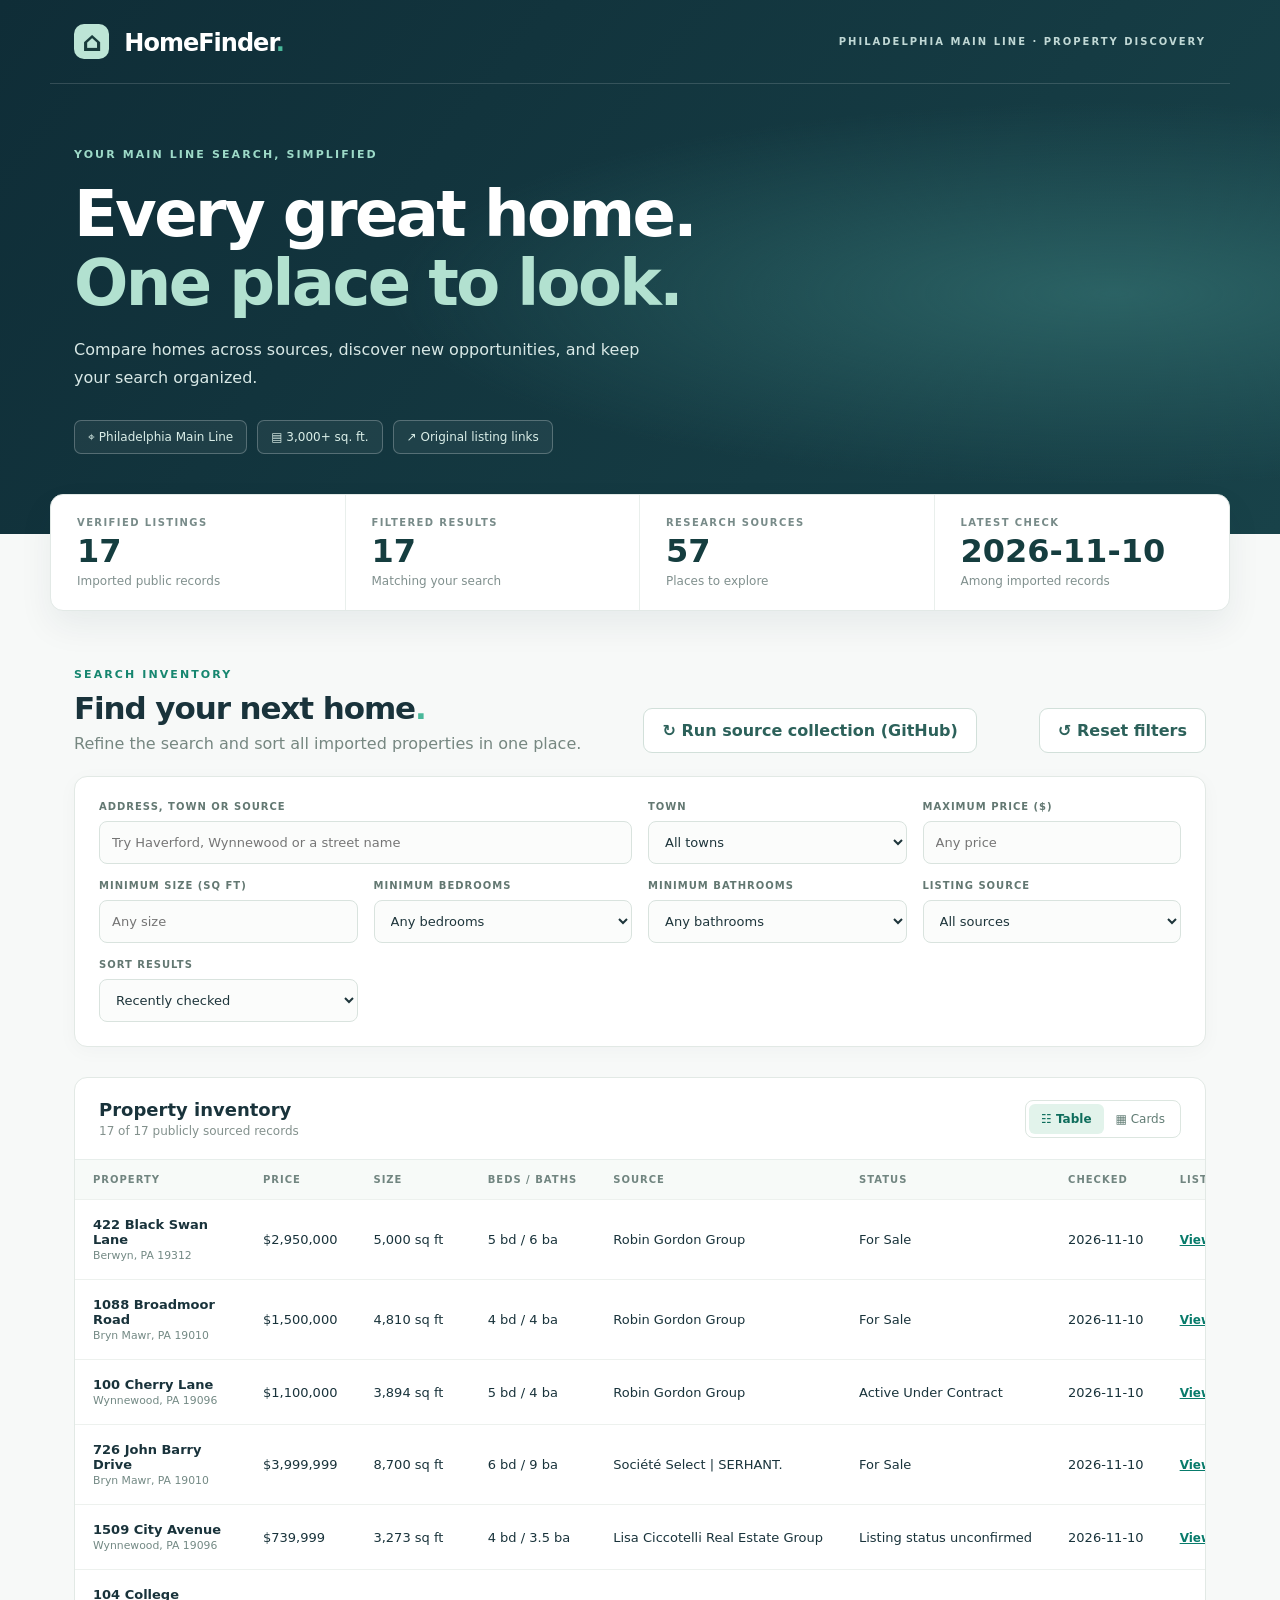
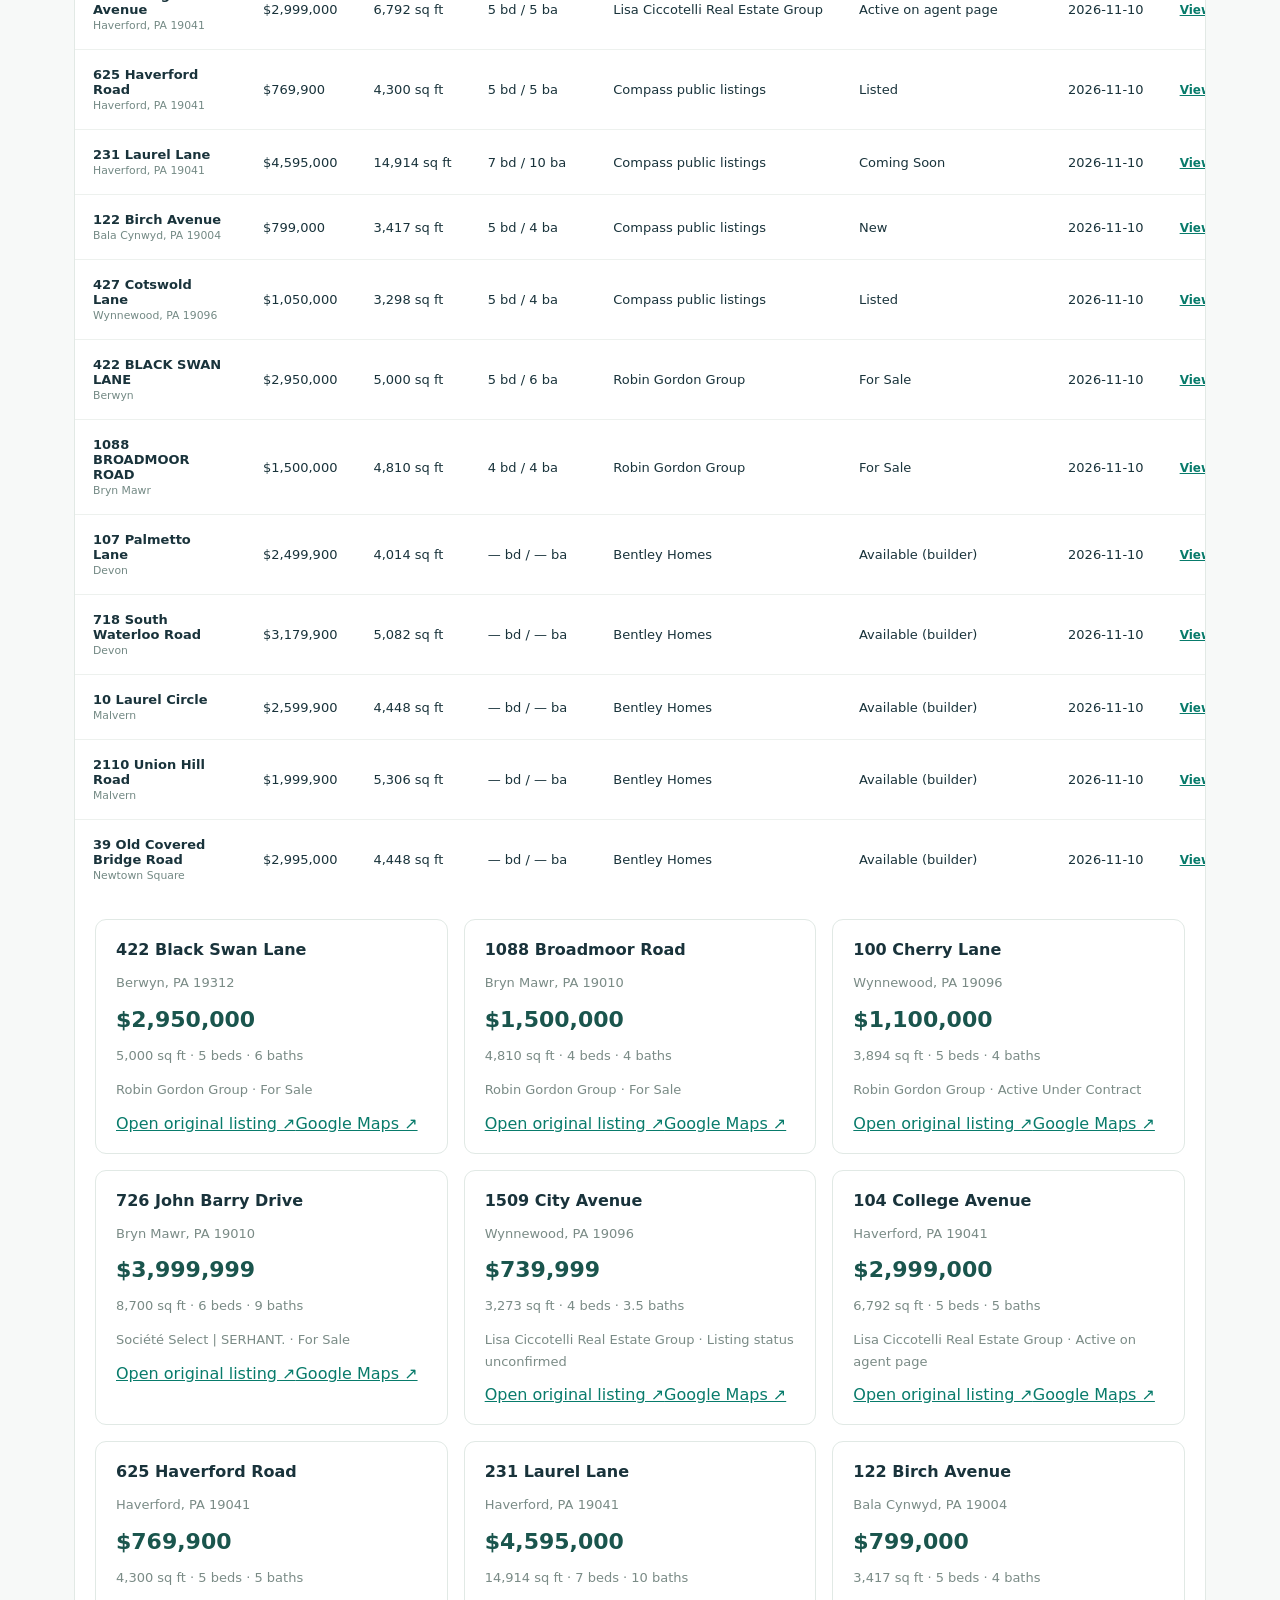
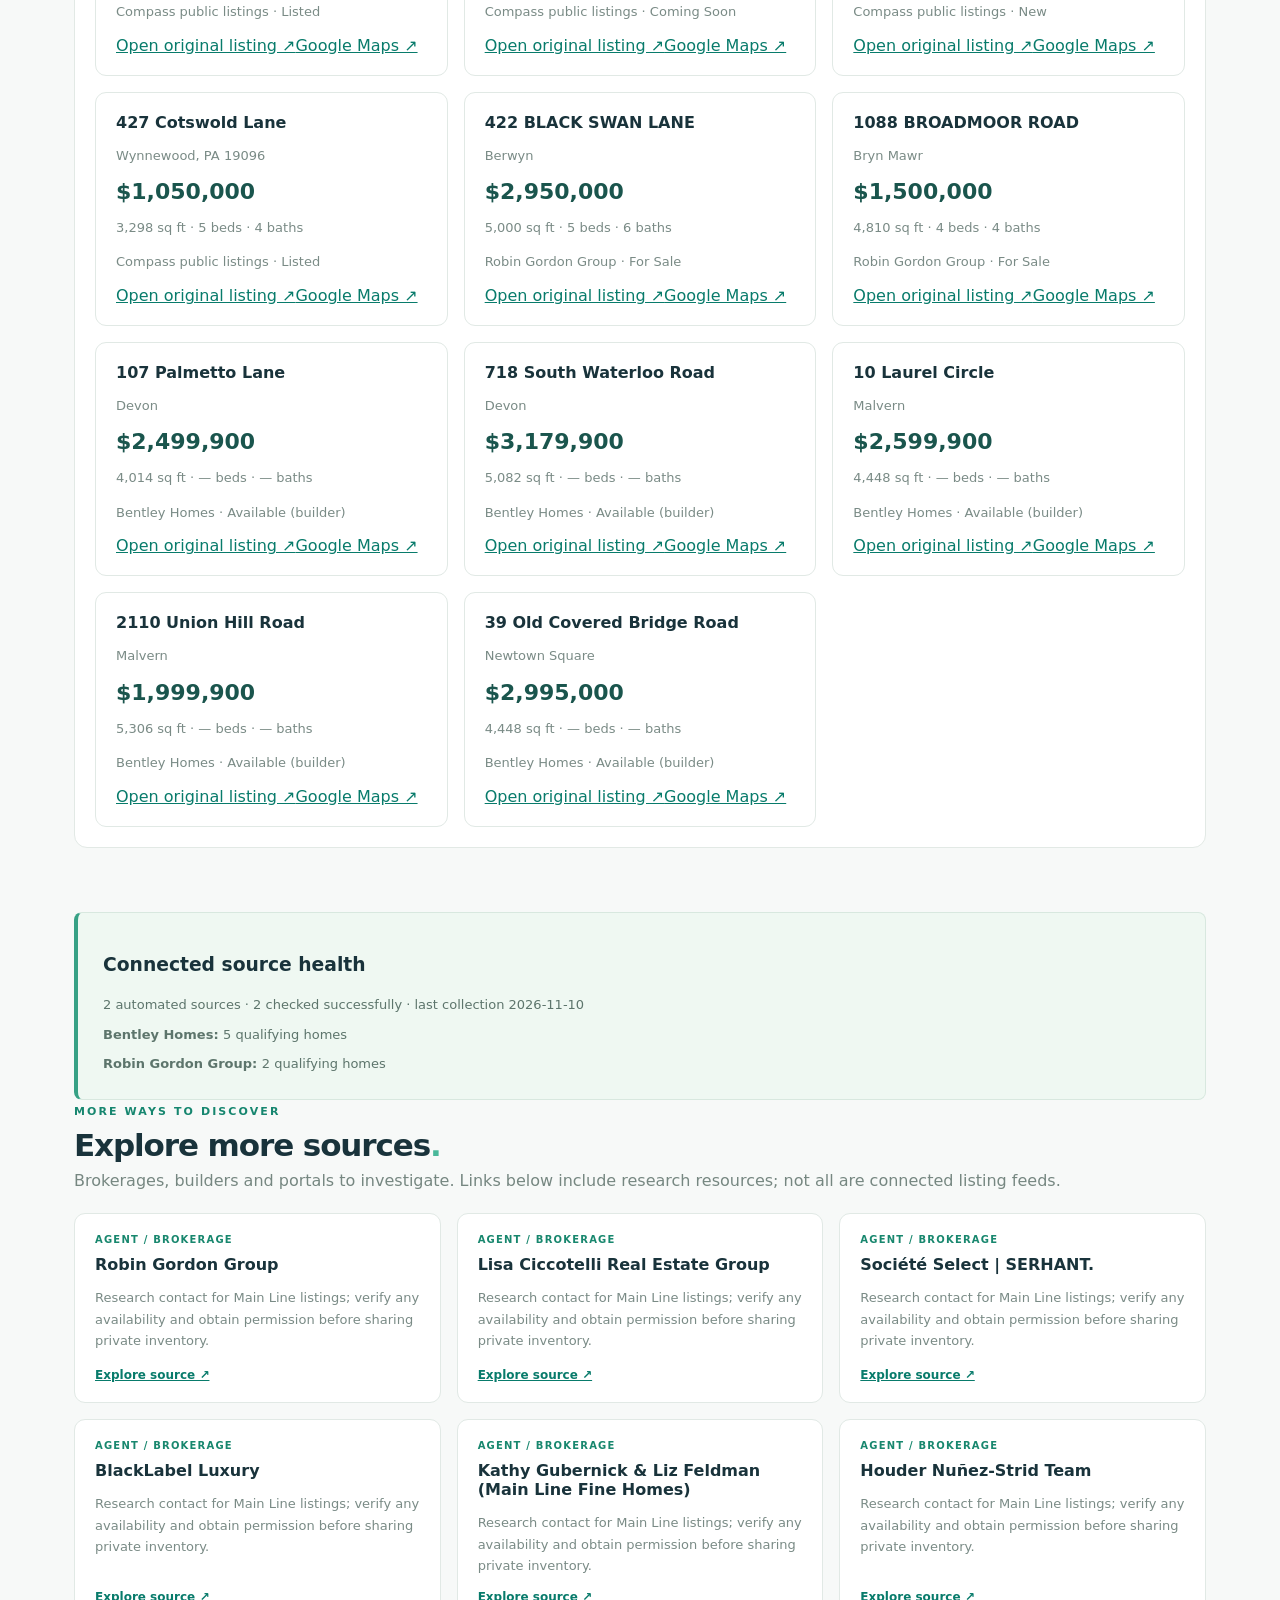
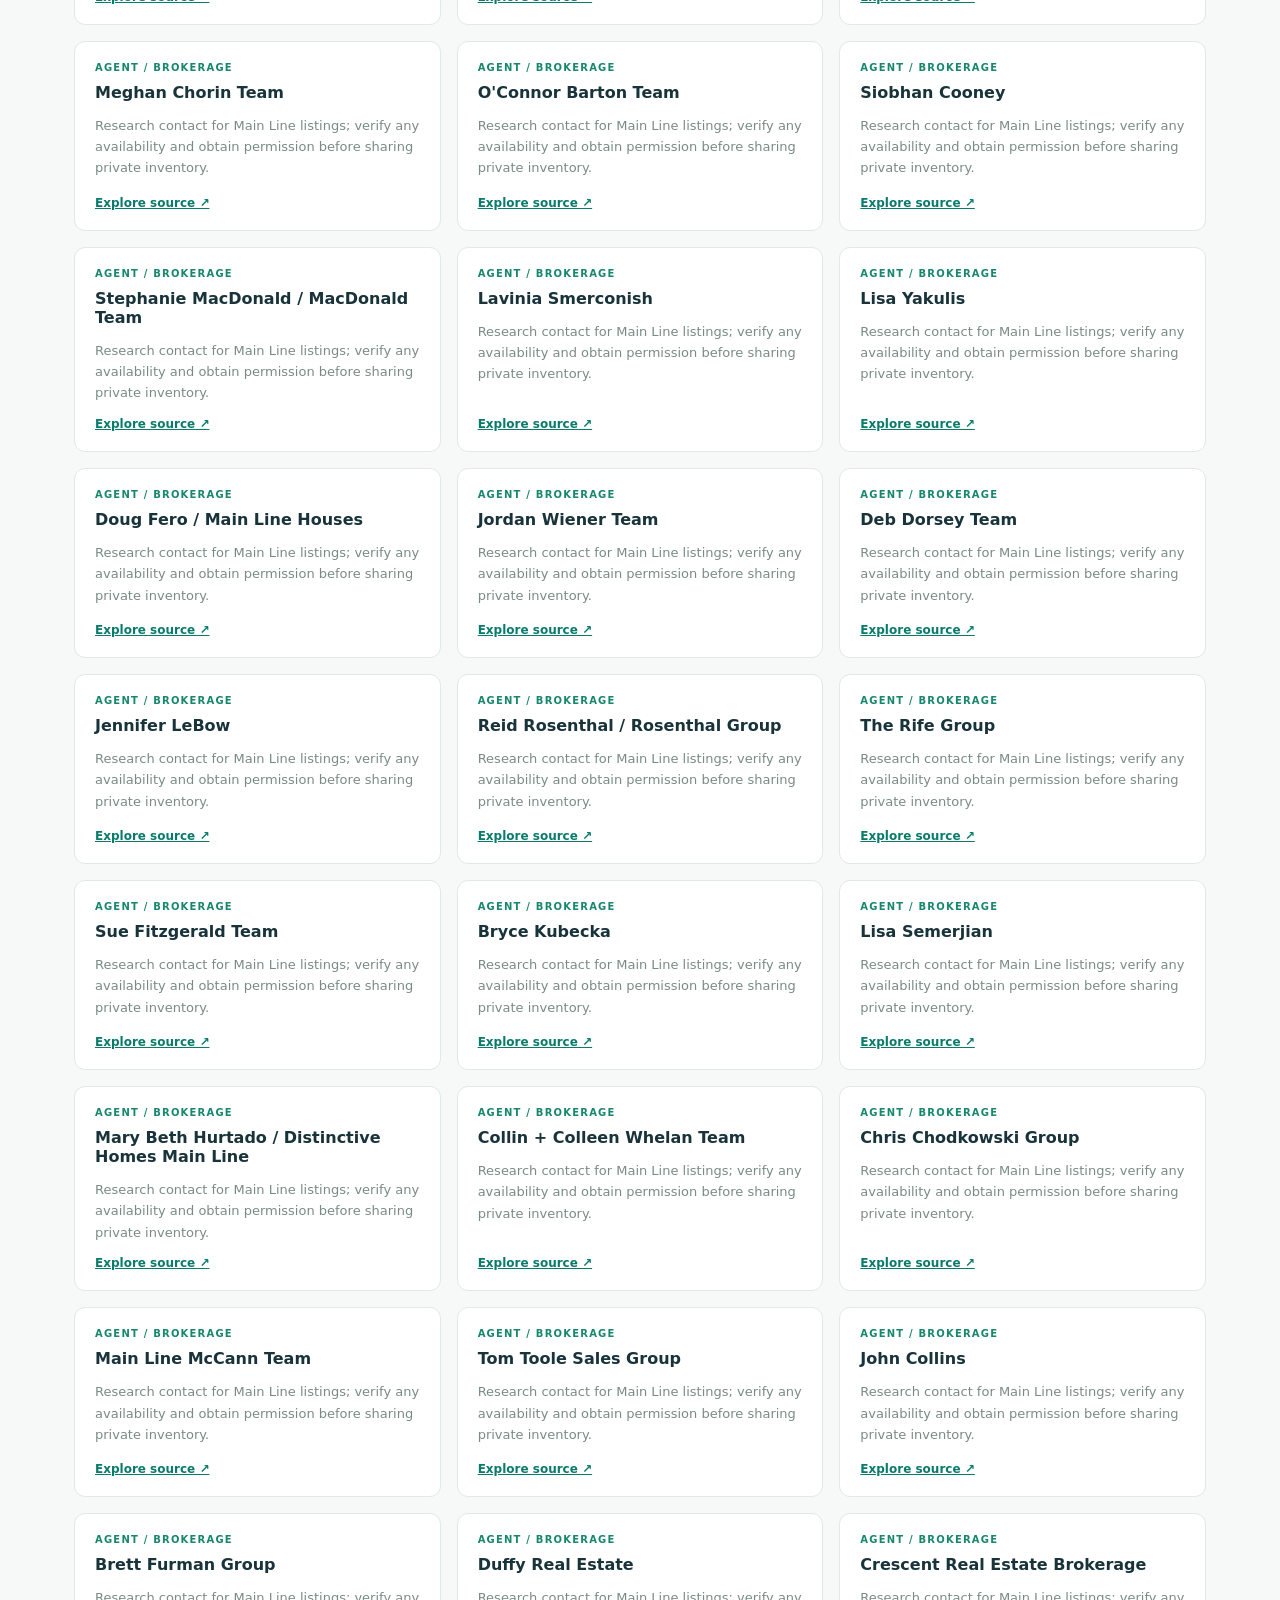
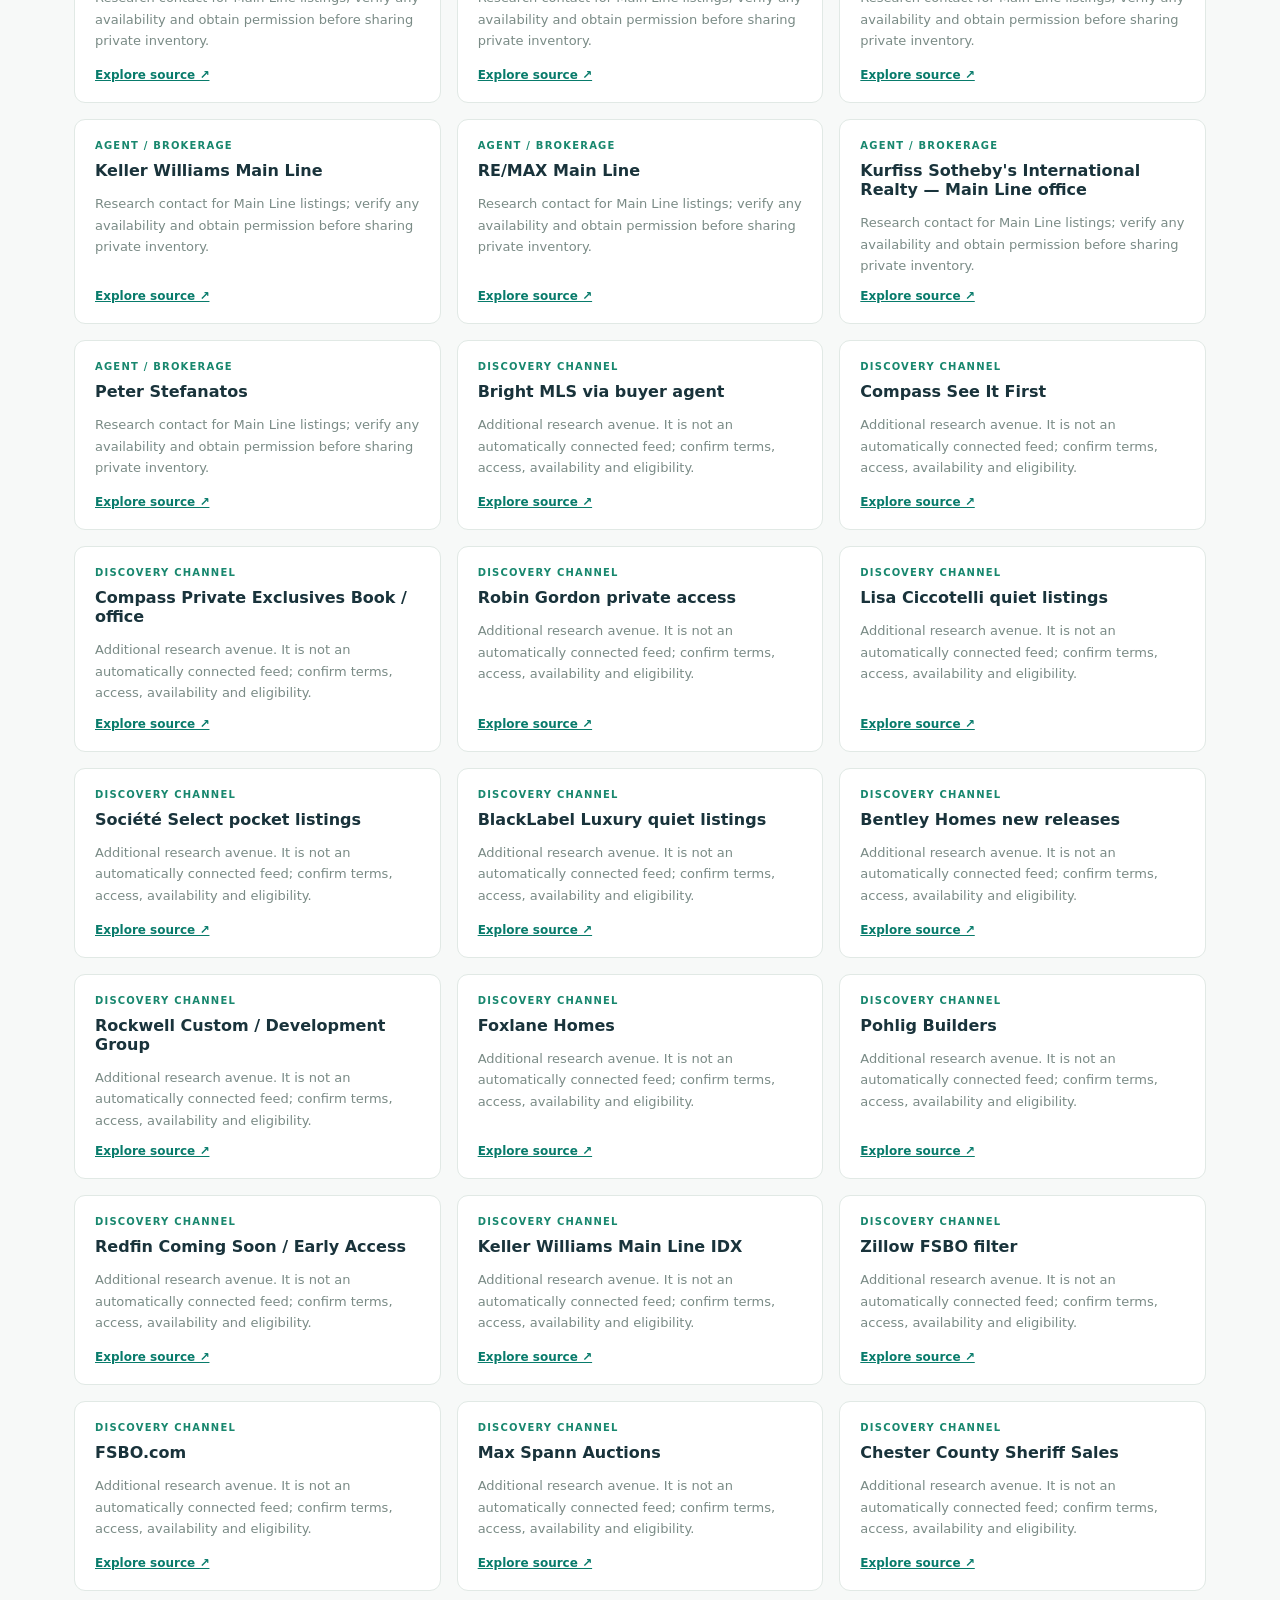
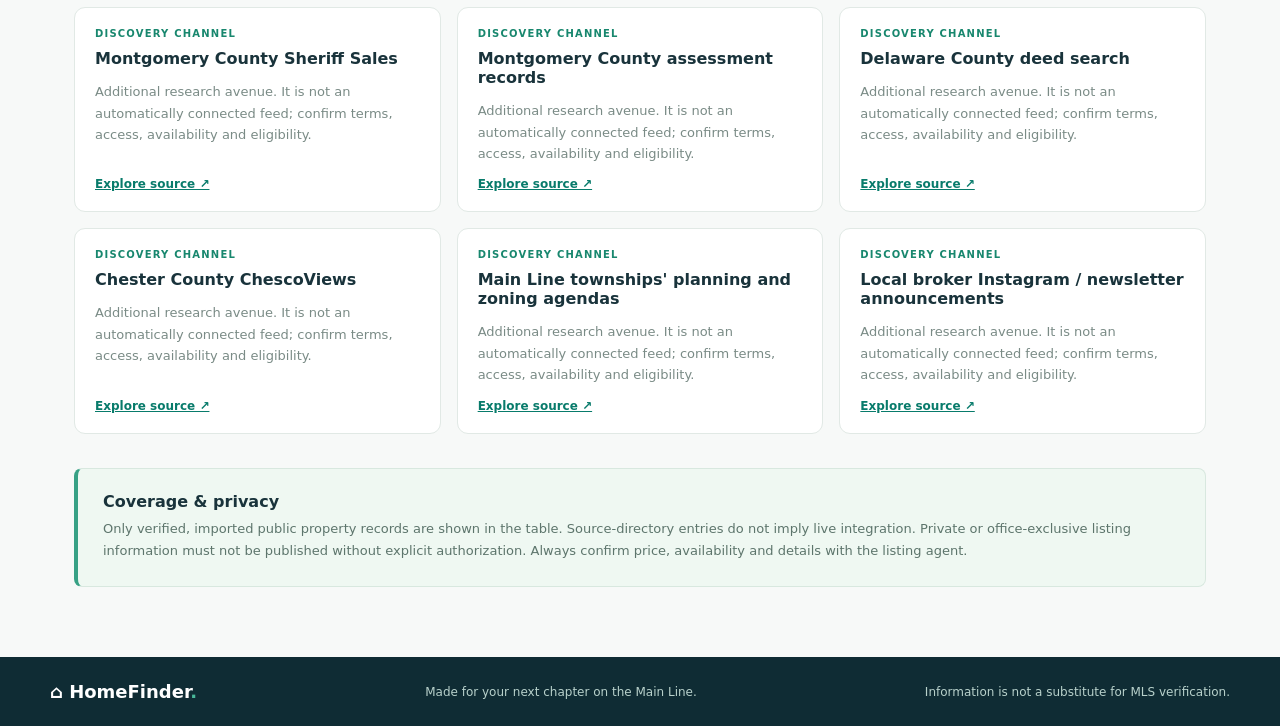
==== commit 75e63e22: "Clarify authenticated collection action" ====
--- a/docs/index.html
+++ b/docs/index.html
@@ -2,7 +2,7 @@
 <html lang="en"><head><meta charset="utf-8"><meta name="viewport" content="width=device-width,initial-scale=1"><meta name="theme-color" content="#102f38"><meta name="description" content="Search and compare verified Main Line houses over 3,000 square feet."><title>HomeFinder | Main Line Property Search</title><link rel="stylesheet" href="style.css"></head>
 <body><header class="hero"><nav><a class="brand" href="./"><span class="logo">⌂</span> HomeFinder<span class="mint">.</span></a><span class="navdetail">PHILADELPHIA MAIN LINE · PROPERTY DISCOVERY</span></nav><div class="hero-body"><span class="eyebrow">YOUR MAIN LINE SEARCH, SIMPLIFIED</span><h1>Every great home.<br><em>One place to look.</em></h1><p>Compare homes across sources, discover new opportunities, and keep your search organized.</p><div class="tags"><span>⌖ Philadelphia Main Line</span><span>▤ 3,000+ sq. ft.</span><span>↗ Original listing links</span></div></div></header>
 <main><section class="metrics" aria-label="Inventory summary"><div><small>VERIFIED LISTINGS</small><strong id="total">—</strong><span>Imported public records</span></div><div><small>FILTERED RESULTS</small><strong id="matched">—</strong><span>Matching your search</span></div><div><small>RESEARCH SOURCES</small><strong id="sourceCount">—</strong><span>Places to explore</span></div><div><small>LATEST CHECK</small><strong id="lastCheck">—</strong><span>Among imported records</span></div></section><div class="container">
-<section class="section-heading"><div><span class="eyebrow dark">SEARCH INVENTORY</span><h2>Find your next home<span class="mint">.</span></h2><p>Refine the search and sort all imported properties in one place.</p></div><button id="refresh" class="secondary" type="button">↻ Refresh all sources</button><button id="reset" class="secondary" type="button">↺ Reset filters</button></section>
+<section class="section-heading"><div><span class="eyebrow dark">SEARCH INVENTORY</span><h2>Find your next home<span class="mint">.</span></h2><p>Refine the search and sort all imported properties in one place.</p></div><button id="refresh" class="secondary" type="button">↻ Run source collection (GitHub)</button><button id="reset" class="secondary" type="button">↺ Reset filters</button></section>
 <section class="filters" aria-label="Search filters"><label class="wide">ADDRESS, TOWN OR SOURCE<input id="query" type="search" placeholder="Try Haverford, Wynnewood or a street name"></label><label>TOWN<select id="city"><option value="">All towns</option></select></label><label>MAXIMUM PRICE ($)<input id="price" type="number" min="0" placeholder="Any price"></label><label>MINIMUM SIZE (SQ FT)<input id="sqft" type="number" min="0" value="" placeholder="Any size"></label><label>MINIMUM BEDROOMS<select id="beds"><option value="0">Any bedrooms</option><option value="3">3+</option><option value="4">4+</option><option value="5">5+</option><option value="6">6+</option></select></label><label>MINIMUM BATHROOMS<select id="baths"><option value="0">Any bathrooms</option><option value="2">2+</option><option value="3">3+</option><option value="4">4+</option><option value="5">5+</option></select></label><label>LISTING SOURCE<select id="source"><option value="">All sources</option></select></label><label>SORT RESULTS<select id="sort"><option value="newest">Recently checked</option><option value="price-asc">Price: low to high</option><option value="price-desc">Price: high to low</option><option value="sqft-desc">Square footage: high to low</option><option value="city">Town: A to Z</option></select></label></section>
 <section class="results"><div class="resultsbar"><div><h3>Property inventory</h3><p id="count" role="status">Loading inventory…</p></div><div class="switch"><button id="tableBtn" class="active" type="button" aria-pressed="true">☷ Table</button><button id="cardBtn" type="button" aria-pressed="false">▦ Cards</button></div></div>
 <div id="empty" class="empty" hidden><div class="empty-icon">⌂</div><h3 id="emptyTitle">No verified listings imported yet</h3><p id="emptyText">Your search dashboard is ready. Properties will appear here after verified public records are imported.</p></div>
